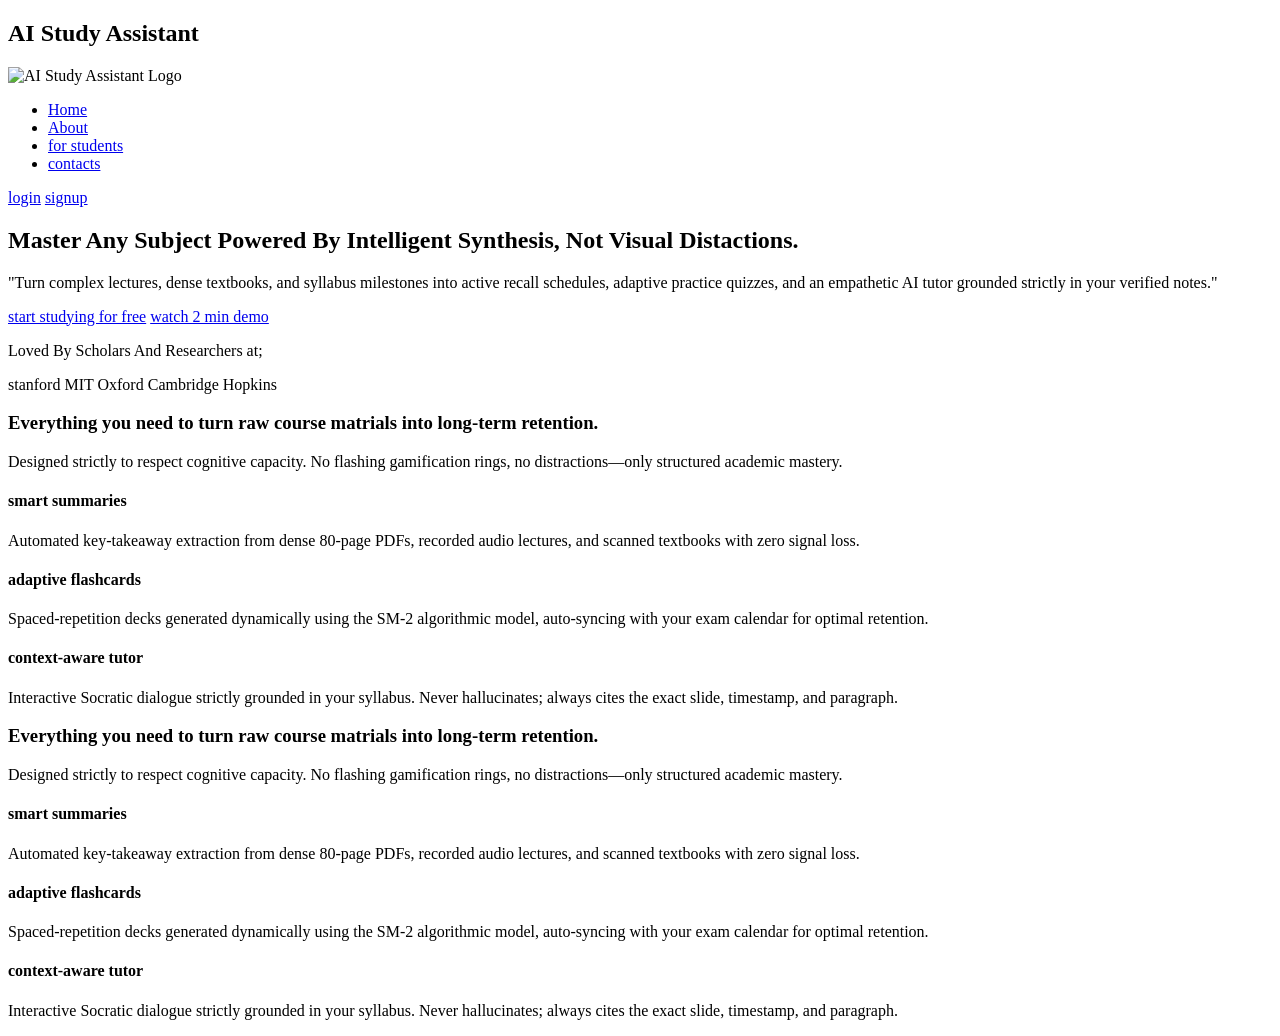
==== index.html @ d7bd1e91 "first commit" ====
<!doctype html>
<html lang="en">

<head>
    <meta charset="UTF-8">
    <meta name="viewport" content="width=device-width, initial-scale=1.0">
    <title>ai study assistant</title>
</head>

<body>
    <section>
        <header>
            <h1>AI Study Assistant</h1>
            <div class="logo">
                <img src="logo.png" alt="AI Study Assistant Logo">
            </div>
            <nav>
                <ul>
                    <li><a href="index.html">Home</a></li>
                    <li><a href="about.html">About</a></li>
                    <li><a href="contact.html">for students</a></li>
                    <li><a href="contact.html">contacts</a></li>
                </ul>
            </nav>

            <!-- action buttons -->
            <div class="top buttons">
                <a href="login.html">login</a>
                <a href="signup.html">signup</a>
            </div>
        </header>
    </section>

    <section class="content">
        <div class="main">
            <h2>Master Any Subject Powered By <span> Intelligent Synthesis,</span> Not Visual Distactions.</h2>
            <!--&nbsp; -->
            <p>"Turn complex lectures, dense textbooks, and syllabus milestones into active recall schedules, adaptive
                practice quizzes, and an empathetic AI tutor grounded strictly in your verified notes."</p>

            <!-- cta buttons -->
            <div class="cta buttons">
                <a href="login.html">start studying for free</a>
                <a href="signup.html">watch 2 min demo</a>
            </div>

            <section class="scholars">
                <div>
                    <p>Loved By Scholars And Researchers at;</p>
                    <div>
                        <span> stanford</span>
                        <span> MIT</span>
                        <span> Oxford</span>
                        <span> Cambridge</span>
                        <span> Hopkins</span>
                    </div>
                </div>
            </section>

            <section class="features">
                <div>
                    <h3>Everything you need to turn raw course matrials into long-term retention.</h3>
                    <!--&nbsp; -->
                    <p>Designed strictly to respect cognitive capacity. No flashing gamification rings, no
                        distractions—only structured academic mastery.</p>
                </div>
                <!--cards-->
                <div class="cards">
                    <div class="orange-card">
                        <div></div>
                        <h4>smart summaries</h4>
                        <p>Automated key-takeaway extraction from dense 80-page PDFs, recorded audio lectures, and
                            scanned textbooks with zero signal loss.</p>
                    </div>
                    <div class="blue-card">
                        <div></div>
                        <h4>adaptive flashcards</h4>
                        <p>Spaced-repetition decks generated dynamically using the SM-2 algorithmic model, auto-syncing
                            with your exam calendar for optimal retention.</p>
                    </div>
                    <div class="green-card">
                        <div></div>
                        <h4>context-aware tutor</h4>
                        <p>Interactive Socratic dialogue strictly grounded in your syllabus. Never hallucinates; always
                            cites the exact slide, timestamp, and paragraph.</p>
                    </div>
            </section>

            <section class="transform">
                <div>
                    <h3>Everything you need to turn raw course matrials into long-term retention.</h3>
                    <!--&nbsp; -->
                    <p>Designed strictly to respect cognitive capacity. No flashing gamification rings, no
                        distractions—only structured academic mastery.</p>
                </div>
                <!--cards-->
                <div class="cards">
                    <div class="card-one">
                        <h4>smart summaries</h4>
                        <p>Automated key-takeaway extraction from dense 80-page PDFs, recorded audio lectures, and scanned textbooks with zero signal loss.</p>
                        <div></div>
                    </div>
                    <div class="card-two">
                        <h4>adaptive flashcards</h4>
                        <p>Spaced-repetition decks generated dynamically using the SM-2 algorithmic model, auto-syncing with your exam calendar for optimal retention.</p>
                        <div></div>
                    </div>
                    <div class="card-three">
                        <h4>context-aware tutor</h4>
                        <p>Interactive Socratic dialogue strictly grounded in your syllabus. Never hallucinates; always cites the exact slide, timestamp, and paragraph.</p>
                        <div></div>
                    </div>
            </section>
        </div>
    </section>
</body>

</html>
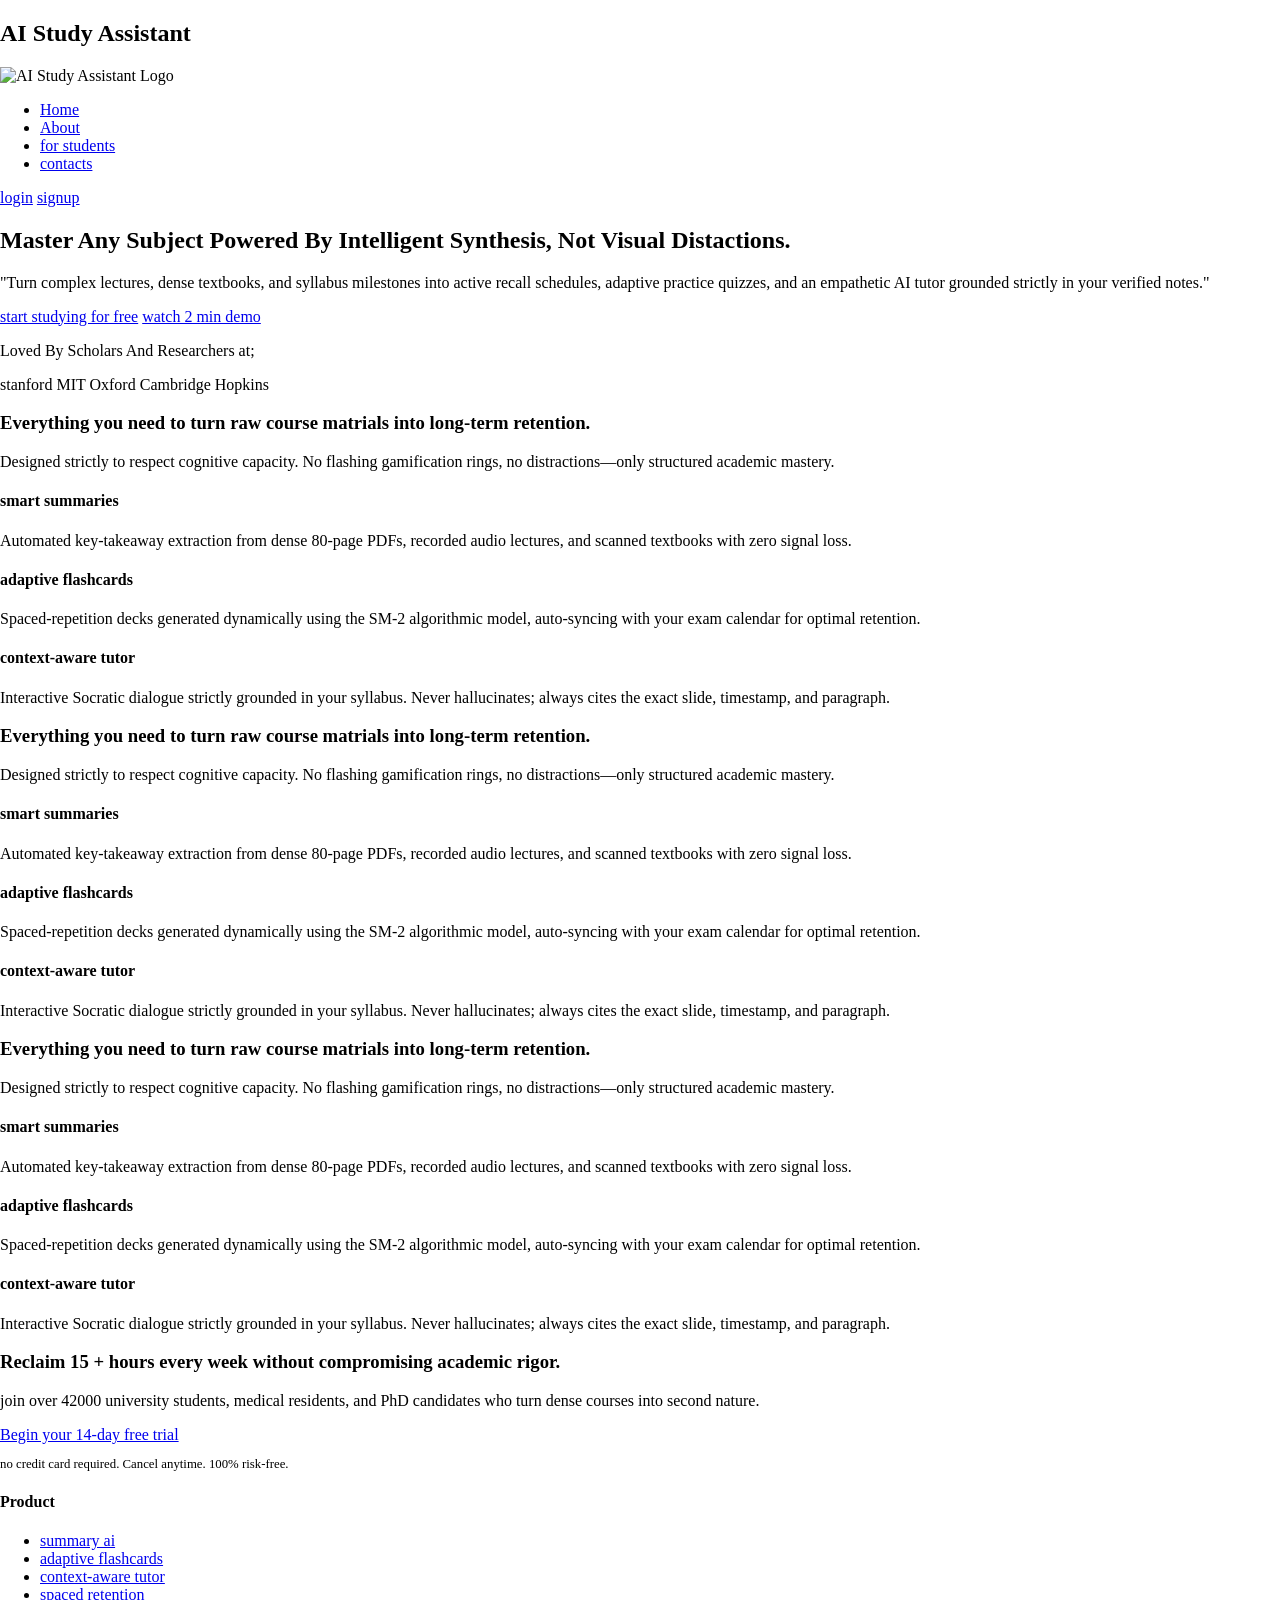
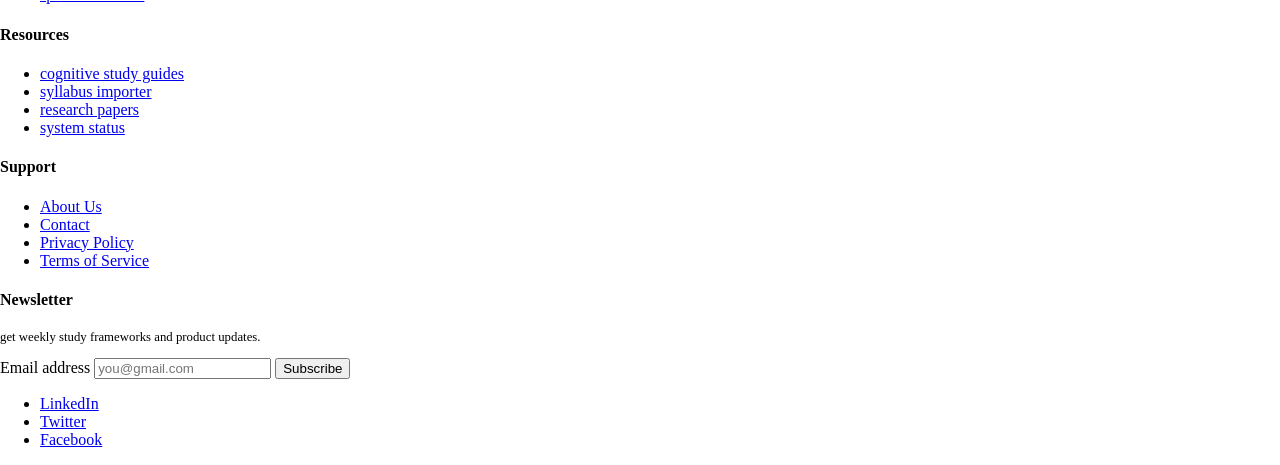
==== commit 7300d6e4: "hi" ====
--- a/index.html
+++ b/index.html
@@ -4,114 +4,313 @@
 <head>
     <meta charset="UTF-8">
     <meta name="viewport" content="width=device-width, initial-scale=1.0">
+    <head>
+        <!-- 1. Google Fonts HTML links -->
+        <link rel="preconnect" href="https://fonts.googleapis.com">
+        <link rel="preconnect" href="https://fonts.gstatic.com" crossorigin>
+        <link href="https://fonts.googleapis.com/css2?family=Plus+Jakarta+Sans:ital,wght@0,200..800;1,200..800&display=swap" rel="stylesheet">
+      
+        <!-- 2. CSS inside <style> tags -->
+        <style>
+          .plus-jakarta-sans-regular {
+            font-family: "Plus Jakarta Sans", sans-serif;
+            font-optical-sizing: auto;
+            font-weight: 400;
+            font-style: normal;
+          }
+    @layer base {
+      html, body { margin: 0; padding: 0; }
+      body { overscroll-behavior: none; }
+      main > :first-child { margin-top: 0 !important; }
+      main > :last-child { margin-bottom: 0 !important; }
+    }
+    ::-webkit-scrollbar { display: none; }
+        </style>
+      </head>
+      <script src="https://cdn.tailwindcss.com?plugins=forms,container-queries"></script>
+      <script id="tailwind-config">
+          tailwind.config = {
+            darkMode: "class",
+            theme: {
+              extend: {
+                colors: {
+                  "surface-container-highest": "#ede0db",
+                  "on-primary-fixed": "#390c00",
+                  "surface-bright": "#fff8f6",
+                  "on-tertiary-fixed": "#002112",
+                  "on-tertiary-fixed-variant": "#224f39",
+                  "primary-fixed": "#ffdbcf",
+                  "surface-container": "#f9ebe6",
+                  "on-secondary-fixed-variant": "#204489",
+                  "surface": "#fff8f6",
+                  "on-background": "#211a17",
+                  "secondary-container": "#93b2fe",
+                  "error": "#ba1a1a",
+                  "on-surface-variant": "#57423b",
+                  "tertiary-fixed-dim": "#a1d1b4",
+                  "surface-variant": "#ede0db",
+                  "inverse-surface": "#362f2c",
+                  "outline": "#8a726a",
+                  "tertiary": "#38654d",
+                  "tertiary-container": "#507e65",
+                  "surface-container-lowest": "#ffffff",
+                  "inverse-primary": "#ffb59c",
+                  "on-secondary-fixed": "#001945",
+                  "primary-container": "#bf542c",
+                  "primary-fixed-dim": "#ffb59c",
+                  "on-secondary": "#ffffff",
+                  "surface-container-low": "#fff1ec",
+                  "on-error": "#ffffff",
+                  "on-surface": "#211a17",
+                  "surface-dim": "#e5d7d2",
+                  "on-tertiary": "#ffffff",
+                  "secondary-fixed-dim": "#b0c6ff",
+                  "inverse-on-surface": "#fceee9",
+                  "surface-container-high": "#f3e5e0",
+                  "error-container": "#ffdad6",
+                  "on-tertiary-container": "#f6fff6",
+                  "on-primary": "#ffffff",
+                  "on-primary-fixed-variant": "#822801",
+                  "primary": "#9f3c16",
+                  "outline-variant": "#dec0b7",
+                  "secondary": "#3c5ca2",
+                  "surface-tint": "#a23e18",
+                  "tertiary-fixed": "#bceecf",
+                  "background": "#fff8f6",
+                  "on-error-container": "#93000a",
+                  "on-secondary-container": "#1f4287",
+                  "secondary-fixed": "#d9e2ff",
+                  "on-primary-container": "#fffbff"
+                },
+                fontFamily: {
+                  "body-sm": ["Plus Jakarta Sans"],
+                  "headline-sm": ["Newsreader"],
+                  "label-md": ["Plus Jakarta Sans"],
+                  "headline-md": ["Newsreader"],
+                  "headline-lg": ["Newsreader"],
+                  "headline-lg-mobile": ["Newsreader"],
+                  "body-lg": ["Plus Jakarta Sans"],
+                  "body-md": ["Plus Jakarta Sans"],
+                  "label-lg": ["Plus Jakarta Sans"],
+                  "label-sm": ["Plus Jakarta Sans"],
+                  "display-mobile": ["Newsreader"],
+                  "display": ["Newsreader"]
+                }
+              }
+            }
+          };
+        </script>
+
+
     <title>ai study assistant</title>
+    <style>
+        .cta-note {
+            font-size: 0.8rem;
+        }
+    </style>
 </head>
 
-<body>
-    <section>
-        <header>
-            <h1>AI Study Assistant</h1>
-            <div class="logo">
-                <img src="logo.png" alt="AI Study Assistant Logo">
-            </div>
-            <nav>
+<body class="bg-surface text-on-surface antialiased selection:bg-primary-fixed selection:text-primary">
+    <section class="body-container">
+        <div class="fixed top-4 right-0 left-0 z-50 flex justify-center px-4 pointer-events-none">
+            <header class="pointer-events-auto w-full max-w-5xl h-16 rounded-full bg-white/85 backdrop-blur-xl border border-outline-variant/60 shadow-[0_8px_32px_rgba(159,60,22,0.08),0_2px_8px_rgba(0,0,0,0.04)] px-4 sm:px-6 flex items-center justify-between transition-all">
+                <h1>AI Study Assistant</h1>
+                <div class="logo">
+                    <img src="logo.png" alt="AI Study Assistant Logo">
+                </div>
+                <nav>
+                    <ul>
+                        <li><a href="index.html">Home</a></li>
+                        <li><a href="about.html">About</a></li>
+                        <li><a href="contact.html">for students</a></li>
+                        <li><a href="contact.html">contacts</a></li>
+                    </ul>
+                </nav>
+
+                <!-- action buttons -->
+                <div class="top buttons">
+                    <a href="login.html">login</a>
+                    <a href="signup.html">signup</a>
+                </div>
+            </header>
+        </div>
+
+
+        <section class="content">
+            <div class="main">
+                <h2>Master Any Subject Powered By <span> Intelligent Synthesis,</span> Not Visual Distactions.</h2>
+                <!--&nbsp; -->
+                <p>"Turn complex lectures, dense textbooks, and syllabus milestones into active recall schedules,
+                    adaptive
+                    practice quizzes, and an empathetic AI tutor grounded strictly in your verified notes."</p>
+
+                <!-- cta buttons -->
+                <div class="cta buttons">
+                    <a href="login.html">start studying for free</a>
+                    <a href="signup.html">watch 2 min demo</a>
+                </div>
+
+        </section>
+
+        <section class="scholars">
+            <div>
+                <p>Loved By Scholars And Researchers at;</p>
+                <div>
+                    <span> stanford</span>
+                    <span> MIT</span>
+                    <span> Oxford</span>
+                    <span> Cambridge</span>
+                    <span> Hopkins</span>
+                </div>
+            </div>
+        </section>
+
+        <section class="features">
+            <div>
+                <h3>Everything you need to turn raw course matrials into long-term retention.</h3>
+                <!--&nbsp; -->
+                <p>Designed strictly to respect cognitive capacity. No flashing gamification rings, no
+                    distractions—only structured academic mastery.</p>
+            </div>
+            <!--cards-->
+            <div class="cards">
+                <div class="orange-card">
+                    <div></div>
+                    <h4>smart summaries</h4>
+                    <p>Automated key-takeaway extraction from dense 80-page PDFs, recorded audio lectures, and
+                        scanned textbooks with zero signal loss.</p>
+                </div>
+                <div class="blue-card">
+                    <div></div>
+                    <h4>adaptive flashcards</h4>
+                    <p>Spaced-repetition decks generated dynamically using the SM-2 algorithmic model, auto-syncing
+                        with your exam calendar for optimal retention.</p>
+                </div>
+                <div class="green-card">
+                    <div></div>
+                    <h4>context-aware tutor</h4>
+                    <p>Interactive Socratic dialogue strictly grounded in your syllabus. Never hallucinates; always
+                        cites the exact slide, timestamp, and paragraph.</p>
+                </div>
+        </section>
+
+        <section class="transform">
+            <div>
+                <h3>Everything you need to turn raw course matrials into long-term retention.</h3>
+                <!--&nbsp; -->
+                <p>Designed strictly to respect cognitive capacity. No flashing gamification rings, no
+                    distractions—only structured academic mastery.</p>
+            </div>
+            <!--cards-->
+            <div class="cards">
+                <div class="card-one">
+                    <h4>smart summaries</h4>
+                    <p>Automated key-takeaway extraction from dense 80-page PDFs, recorded audio lectures, and scanned
+                        textbooks with zero signal loss.</p>
+                    <div></div>
+                </div>
+                <div class="card-two">
+                    <h4>adaptive flashcards</h4>
+                    <p>Spaced-repetition decks generated dynamically using the SM-2 algorithmic model, auto-syncing with
+                        your exam calendar for optimal retention.</p>
+                    <div></div>
+                </div>
+                <div class="card-three">
+                    <h4>context-aware tutor</h4>
+                    <p>Interactive Socratic dialogue strictly grounded in your syllabus. Never hallucinates; always
+                        cites the exact slide, timestamp, and paragraph.</p>
+                    <div></div>
+                </div>
+        </section>
+        <section class="testimonial">
+            <div class="testimonial-content">
+                <h3>Everything you need to turn raw course matrials into long-term retention.</h3>
+                <!--&nbsp; -->
+                <p>Designed strictly to respect cognitive capacity. No flashing gamification rings, no
+                    distractions—only structured academic mastery.</p>
+            </div>
+            <!--cards-->
+            <div class="cards">
+                <div class="test-card one">
+                    <h4>smart summaries</h4>
+                    <p>Automated key-takeaway extraction from dense 80-page PDFs, recorded audio lectures, and scanned
+                        textbooks with zero signal loss.</p>
+
+                </div>
+                <div class="test-card two">
+                    <h4>adaptive flashcards</h4>
+                    <p>Spaced-repetition decks generated dynamically using the SM-2 algorithmic model, auto-syncing with
+                        your exam calendar for optimal retention.</p>
+
+                </div>
+                <div class="test-card three">
+                    <h4>context-aware tutor</h4>
+                    <p>Interactive Socratic dialogue strictly grounded in your syllabus. Never hallucinates; always
+                        cites the exact slide, timestamp, and paragraph.</p>
+
+                </div>
+        </section>
+
+        <section class="cta-banner">
+            <div class="cta-banner-content">
+                <h3>Reclaim 15 + hours every week without compromising academic rigor.</h3>
+
+                <p>join over 42000 university students, medical residents, and PhD candidates who turn dense courses
+                    into second nature.</p>
+            </div>
+
+            <div class="cta buttons">
+                <a href="#">Begin your 14-day free trial</a>
+            </div>
+            <p class="cta-note">
+                no credit card required. Cancel anytime. 100% risk-free.
+            </p>
+
+        </section>
+
+        <footer class="footer">
+            <div class="footer-content">
+                <h4>Product</h4>
                 <ul>
-                    <li><a href="index.html">Home</a></li>
-                    <li><a href="about.html">About</a></li>
-                    <li><a href="contact.html">for students</a></li>
-                    <li><a href="contact.html">contacts</a></li>
+                    <li><a href="#">summary ai</a></li>
+                    <li><a href="#">adaptive flashcards</a></li>
+                    <li><a href="#">context-aware tutor</a></li>
+                    <li><a href="#">spaced retention</a></li>
                 </ul>
-            </nav>
-
-            <!-- action buttons -->
-            <div class="top buttons">
-                <a href="login.html">login</a>
-                <a href="signup.html">signup</a>
-            </div>
-        </header>
-    </section>
-
-    <section class="content">
-        <div class="main">
-            <h2>Master Any Subject Powered By <span> Intelligent Synthesis,</span> Not Visual Distactions.</h2>
-            <!--&nbsp; -->
-            <p>"Turn complex lectures, dense textbooks, and syllabus milestones into active recall schedules, adaptive
-                practice quizzes, and an empathetic AI tutor grounded strictly in your verified notes."</p>
-
-            <!-- cta buttons -->
-            <div class="cta buttons">
-                <a href="login.html">start studying for free</a>
-                <a href="signup.html">watch 2 min demo</a>
-            </div>
-
-            <section class="scholars">
-                <div>
-                    <p>Loved By Scholars And Researchers at;</p>
-                    <div>
-                        <span> stanford</span>
-                        <span> MIT</span>
-                        <span> Oxford</span>
-                        <span> Cambridge</span>
-                        <span> Hopkins</span>
-                    </div>
-                </div>
-            </section>
-
-            <section class="features">
-                <div>
-                    <h3>Everything you need to turn raw course matrials into long-term retention.</h3>
-                    <!--&nbsp; -->
-                    <p>Designed strictly to respect cognitive capacity. No flashing gamification rings, no
-                        distractions—only structured academic mastery.</p>
-                </div>
-                <!--cards-->
-                <div class="cards">
-                    <div class="orange-card">
-                        <div></div>
-                        <h4>smart summaries</h4>
-                        <p>Automated key-takeaway extraction from dense 80-page PDFs, recorded audio lectures, and
-                            scanned textbooks with zero signal loss.</p>
-                    </div>
-                    <div class="blue-card">
-                        <div></div>
-                        <h4>adaptive flashcards</h4>
-                        <p>Spaced-repetition decks generated dynamically using the SM-2 algorithmic model, auto-syncing
-                            with your exam calendar for optimal retention.</p>
-                    </div>
-                    <div class="green-card">
-                        <div></div>
-                        <h4>context-aware tutor</h4>
-                        <p>Interactive Socratic dialogue strictly grounded in your syllabus. Never hallucinates; always
-                            cites the exact slide, timestamp, and paragraph.</p>
-                    </div>
-            </section>
-
-            <section class="transform">
-                <div>
-                    <h3>Everything you need to turn raw course matrials into long-term retention.</h3>
-                    <!--&nbsp; -->
-                    <p>Designed strictly to respect cognitive capacity. No flashing gamification rings, no
-                        distractions—only structured academic mastery.</p>
-                </div>
-                <!--cards-->
-                <div class="cards">
-                    <div class="card-one">
-                        <h4>smart summaries</h4>
-                        <p>Automated key-takeaway extraction from dense 80-page PDFs, recorded audio lectures, and scanned textbooks with zero signal loss.</p>
-                        <div></div>
-                    </div>
-                    <div class="card-two">
-                        <h4>adaptive flashcards</h4>
-                        <p>Spaced-repetition decks generated dynamically using the SM-2 algorithmic model, auto-syncing with your exam calendar for optimal retention.</p>
-                        <div></div>
-                    </div>
-                    <div class="card-three">
-                        <h4>context-aware tutor</h4>
-                        <p>Interactive Socratic dialogue strictly grounded in your syllabus. Never hallucinates; always cites the exact slide, timestamp, and paragraph.</p>
-                        <div></div>
-                    </div>
-            </section>
-        </div>
+            </div>
+            <div class="footer-content">
+                <h4>Resources</h4>
+                <ul>
+                    <li><a href="#">cognitive study guides</a></li>
+                    <li><a href="#">syllabus importer</a></li>
+                    <li><a href="#">research papers</a></li>
+                    <li><a href="#">system status</a></li>
+                </ul>
+            </div>
+            <div class="footer-content">
+                <h4>Support</h4>
+                <ul>
+                    <li><a href="about.html">About Us</a></li>
+                    <li><a href="contact.html">Contact</a></li>
+                    <li><a href="privacy.html">Privacy Policy</a></li>
+                    <li><a href="terms.html">Terms of Service</a></li>
+                </ul>
+            </div>
+            <div class="footer-content">
+                <h4>Newsletter</h4>
+                <p class ="cta-note">get weekly study frameworks and product updates.</p>
+                <form action="#" method="post">
+                    <label for="newsletter-email">Email address</label>
+                    <input type="email" id="newsletter-email" name="email" placeholder="you@gmail.com">
+                    <button type="submit">Subscribe</button>
+                </form>
+                <ul>
+                    <li><a href="https://www.linkedin.com/company/ai-study-assistant">LinkedIn</a></li>
+                    <li><a href="https://twitter.com/ai_study_assist">Twitter</a></li>
+                    <li><a href="https://www.facebook.com/ai.study.assistant">Facebook</a></li>
+                </ul>
+            </div>
+        </footer>
     </section>
 </body>
 
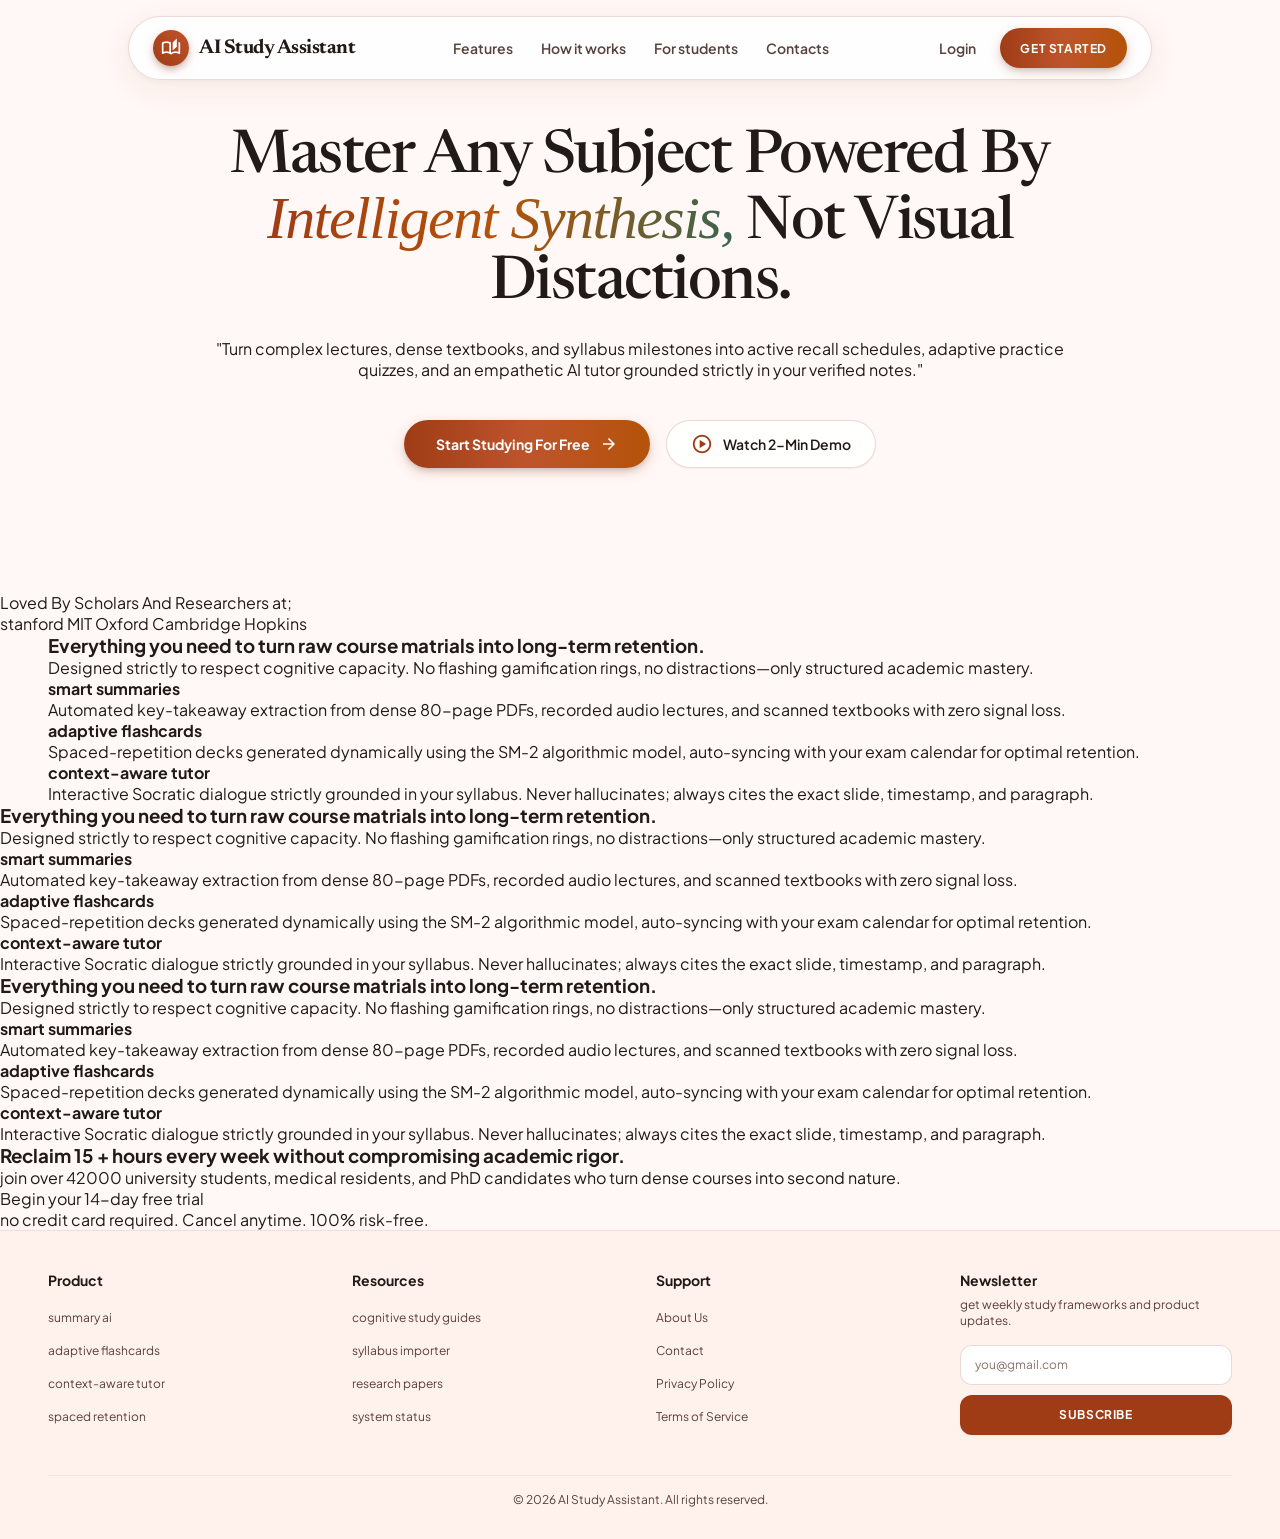
==== commit 6ad11ef8: "day something" ====
--- a/index.html
+++ b/index.html
@@ -4,151 +4,76 @@
 <head>
     <meta charset="UTF-8">
     <meta name="viewport" content="width=device-width, initial-scale=1.0">
-    <head>
-        <!-- 1. Google Fonts HTML links -->
-        <link rel="preconnect" href="https://fonts.googleapis.com">
-        <link rel="preconnect" href="https://fonts.gstatic.com" crossorigin>
-        <link href="https://fonts.googleapis.com/css2?family=Plus+Jakarta+Sans:ital,wght@0,200..800;1,200..800&display=swap" rel="stylesheet">
-      
-        <!-- 2. CSS inside <style> tags -->
-        <style>
-          .plus-jakarta-sans-regular {
-            font-family: "Plus Jakarta Sans", sans-serif;
-            font-optical-sizing: auto;
-            font-weight: 400;
-            font-style: normal;
-          }
-    @layer base {
-      html, body { margin: 0; padding: 0; }
-      body { overscroll-behavior: none; }
-      main > :first-child { margin-top: 0 !important; }
-      main > :last-child { margin-bottom: 0 !important; }
-    }
-    ::-webkit-scrollbar { display: none; }
-        </style>
-      </head>
-      <script src="https://cdn.tailwindcss.com?plugins=forms,container-queries"></script>
-      <script id="tailwind-config">
-          tailwind.config = {
-            darkMode: "class",
-            theme: {
-              extend: {
-                colors: {
-                  "surface-container-highest": "#ede0db",
-                  "on-primary-fixed": "#390c00",
-                  "surface-bright": "#fff8f6",
-                  "on-tertiary-fixed": "#002112",
-                  "on-tertiary-fixed-variant": "#224f39",
-                  "primary-fixed": "#ffdbcf",
-                  "surface-container": "#f9ebe6",
-                  "on-secondary-fixed-variant": "#204489",
-                  "surface": "#fff8f6",
-                  "on-background": "#211a17",
-                  "secondary-container": "#93b2fe",
-                  "error": "#ba1a1a",
-                  "on-surface-variant": "#57423b",
-                  "tertiary-fixed-dim": "#a1d1b4",
-                  "surface-variant": "#ede0db",
-                  "inverse-surface": "#362f2c",
-                  "outline": "#8a726a",
-                  "tertiary": "#38654d",
-                  "tertiary-container": "#507e65",
-                  "surface-container-lowest": "#ffffff",
-                  "inverse-primary": "#ffb59c",
-                  "on-secondary-fixed": "#001945",
-                  "primary-container": "#bf542c",
-                  "primary-fixed-dim": "#ffb59c",
-                  "on-secondary": "#ffffff",
-                  "surface-container-low": "#fff1ec",
-                  "on-error": "#ffffff",
-                  "on-surface": "#211a17",
-                  "surface-dim": "#e5d7d2",
-                  "on-tertiary": "#ffffff",
-                  "secondary-fixed-dim": "#b0c6ff",
-                  "inverse-on-surface": "#fceee9",
-                  "surface-container-high": "#f3e5e0",
-                  "error-container": "#ffdad6",
-                  "on-tertiary-container": "#f6fff6",
-                  "on-primary": "#ffffff",
-                  "on-primary-fixed-variant": "#822801",
-                  "primary": "#9f3c16",
-                  "outline-variant": "#dec0b7",
-                  "secondary": "#3c5ca2",
-                  "surface-tint": "#a23e18",
-                  "tertiary-fixed": "#bceecf",
-                  "background": "#fff8f6",
-                  "on-error-container": "#93000a",
-                  "on-secondary-container": "#1f4287",
-                  "secondary-fixed": "#d9e2ff",
-                  "on-primary-container": "#fffbff"
-                },
-                fontFamily: {
-                  "body-sm": ["Plus Jakarta Sans"],
-                  "headline-sm": ["Newsreader"],
-                  "label-md": ["Plus Jakarta Sans"],
-                  "headline-md": ["Newsreader"],
-                  "headline-lg": ["Newsreader"],
-                  "headline-lg-mobile": ["Newsreader"],
-                  "body-lg": ["Plus Jakarta Sans"],
-                  "body-md": ["Plus Jakarta Sans"],
-                  "label-lg": ["Plus Jakarta Sans"],
-                  "label-sm": ["Plus Jakarta Sans"],
-                  "display-mobile": ["Newsreader"],
-                  "display": ["Newsreader"]
-                }
-              }
-            }
-          };
-        </script>
-
-
-    <title>ai study assistant</title>
-    <style>
-        .cta-note {
-            font-size: 0.8rem;
-        }
-    </style>
+
+    <title>AI Study Assistant</title>
+    <link rel="preconnect" href="https://fonts.gstatic.com" crossorigin>
+    <link
+        href="https://fonts.googleapis.com/css2?family=Newsreader:ital,opsz,wght@0,6..72,400..600;1,6..72,400..600&family=Plus+Jakarta+Sans:wght@400;500;600;700&display=swap"
+        rel="stylesheet">
+    <link
+        href="https://fonts.googleapis.com/css2?family=Material+Symbols+Outlined:opsz,wght,FILL,GRAD@24,400,0,0&display=swap"
+        rel="stylesheet">
+
+    <link rel="stylesheet" href="styles.css">
+
 </head>
 
-<body class="bg-surface text-on-surface antialiased selection:bg-primary-fixed selection:text-primary">
-    <section class="body-container">
-        <div class="fixed top-4 right-0 left-0 z-50 flex justify-center px-4 pointer-events-none">
-            <header class="pointer-events-auto w-full max-w-5xl h-16 rounded-full bg-white/85 backdrop-blur-xl border border-outline-variant/60 shadow-[0_8px_32px_rgba(159,60,22,0.08),0_2px_8px_rgba(0,0,0,0.04)] px-4 sm:px-6 flex items-center justify-between transition-all">
-                <h1>AI Study Assistant</h1>
-                <div class="logo">
-                    <img src="logo.png" alt="AI Study Assistant Logo">
-                </div>
-                <nav>
-                    <ul>
-                        <li><a href="index.html">Home</a></li>
-                        <li><a href="about.html">About</a></li>
-                        <li><a href="contact.html">for students</a></li>
-                        <li><a href="contact.html">contacts</a></li>
-                    </ul>
-                </nav>
-
-                <!-- action buttons -->
-                <div class="top buttons">
-                    <a href="login.html">login</a>
-                    <a href="signup.html">signup</a>
-                </div>
-            </header>
-        </div>
-
-
-        <section class="content">
-            <div class="main">
-                <h2>Master Any Subject Powered By <span> Intelligent Synthesis,</span> Not Visual Distactions.</h2>
+<body>
+    <div class="topbar-wrap">
+        <header class="topbar">
+            <a class="brand" href="#">
+                <span class="brand-mark">
+                    <span class="material-symbols-outlined">auto_stories</span>
+                </span>
+                <span class="brand-name">AI Study Assistant</span>
+            </a>
+            <nav class="nav-links">
+
+                <a class="nav-link" href="#">Features</a>
+                <a class="nav-link" href="#">How it works</a>
+                <a class="nav-link" href="#">For students</a>
+                <a class="nav-link" href="#">Contacts</a>
+
+            </nav>
+
+            <!-- action buttons -->
+            <div class="topbar-actions">
+                <a class="link-login" href="#">Login</a>
+                <a class="btn btn-gradient btn-sm" href="#">Get Started</a>
+            </div>
+        </header>
+    </div>
+
+    <main class="page">
+        <section class="hero">
+
+            <div class="glow glow-top"></div>
+            <div class="glow glow-left"></div>
+            <div class="glow glow-right"></div>
+
+            <div class="hero-copy">
+                <h1 class="hero-title">Master Any Subject Powered By <span class="hero-accent"> Intelligent
+                        Synthesis,</span> Not Visual Distactions.</h1>
                 <!--&nbsp; -->
                 <p>"Turn complex lectures, dense textbooks, and syllabus milestones into active recall schedules,
                     adaptive
                     practice quizzes, and an empathetic AI tutor grounded strictly in your verified notes."</p>
-
-                <!-- cta buttons -->
-                <div class="cta buttons">
-                    <a href="login.html">start studying for free</a>
-                    <a href="signup.html">watch 2 min demo</a>
-                </div>
+            </div>
+
+            <!-- cta buttons -->
+            <div class="cta-row">
+                <a class="btn btn-gradient btn-lg" href="#">
+                    <span>Start Studying For Free</span>
+                    <span class="material-symbols-outlined icon-18">arrow_forward</span>
+                </a>
+                <button class="btn btn-outline btn-lg" type="button">
+                    <span class="material-symbols-outlined icon-22 text-primary">play_circle</span>
+                    <span>Watch 2-Min Demo</span>
+                </button>
+            </div>
+
+
+            </div>
 
         </section>
 
@@ -267,51 +192,61 @@
             </p>
 
         </section>
-
-        <footer class="footer">
-            <div class="footer-content">
-                <h4>Product</h4>
-                <ul>
-                    <li><a href="#">summary ai</a></li>
-                    <li><a href="#">adaptive flashcards</a></li>
-                    <li><a href="#">context-aware tutor</a></li>
-                    <li><a href="#">spaced retention</a></li>
-                </ul>
-            </div>
-            <div class="footer-content">
-                <h4>Resources</h4>
-                <ul>
-                    <li><a href="#">cognitive study guides</a></li>
-                    <li><a href="#">syllabus importer</a></li>
-                    <li><a href="#">research papers</a></li>
-                    <li><a href="#">system status</a></li>
-                </ul>
-            </div>
-            <div class="footer-content">
-                <h4>Support</h4>
-                <ul>
-                    <li><a href="about.html">About Us</a></li>
-                    <li><a href="contact.html">Contact</a></li>
-                    <li><a href="privacy.html">Privacy Policy</a></li>
-                    <li><a href="terms.html">Terms of Service</a></li>
-                </ul>
-            </div>
-            <div class="footer-content">
-                <h4>Newsletter</h4>
-                <p class ="cta-note">get weekly study frameworks and product updates.</p>
-                <form action="#" method="post">
-                    <label for="newsletter-email">Email address</label>
-                    <input type="email" id="newsletter-email" name="email" placeholder="you@gmail.com">
-                    <button type="submit">Subscribe</button>
-                </form>
-                <ul>
-                    <li><a href="https://www.linkedin.com/company/ai-study-assistant">LinkedIn</a></li>
-                    <li><a href="https://twitter.com/ai_study_assist">Twitter</a></li>
-                    <li><a href="https://www.facebook.com/ai.study.assistant">Facebook</a></li>
-                </ul>
-            </div>
-        </footer>
-    </section>
+    </main>
+
+    <footer class="footer">
+        <div class="container">
+            <div class="footer-grid">
+
+                <div class="footer-content">
+                    <h4 class="footer-heading">Product</h4>
+                    <ul class="footer-list">
+                        <li><a href="#">summary ai</a></li>
+                        <li><a href="#">adaptive flashcards</a></li>
+                        <li><a href="#">context-aware tutor</a></li>
+                        <li><a href="#">spaced retention</a></li>
+                    </ul>
+                </div>
+
+                <div class="footer-content">
+                    <h4 class="footer-heading">Resources</h4>
+                    <ul class="footer-list">
+                        <li><a href="#">cognitive study guides</a></li>
+                        <li><a href="#">syllabus importer</a></li>
+                        <li><a href="#">research papers</a></li>
+                        <li><a href="#">system status</a></li>
+                    </ul>
+                </div>
+
+                <div class="footer-content">
+                    <h4 class="footer-heading">Support</h4>
+                    <ul class="footer-list">
+                        <li><a href="about.html">About Us</a></li>
+                        <li><a href="contact.html">Contact</a></li>
+                        <li><a href="privacy.html">Privacy Policy</a></li>
+                        <li><a href="terms.html">Terms of Service</a></li>
+                    </ul>
+                </div>
+
+                <div class="footer-content">
+                    <h4 class="footer-heading footer-heading-tight">Newsletter</h4>
+                    <p class="footer-note">get weekly study frameworks and product updates.</p>
+                    <form class="signup" action="#" method="post">
+                        <label class="visually-hidden" for="signup-email">Email address</label>
+                        <input class="signup-input" type="email" id="signup-email" name="email"
+                            placeholder="you@gmail.com">
+                        <button class="signup-btn" type="submit">Subscribe</button>
+                    </form>
+
+                </div>
+            </div>
+
+            <div class="footer-base">
+                <p>&copy; 2026 AI Study Assistant. All rights reserved.</p>
+            </div>
+            
+        </div>
+    </footer>
 </body>
 
 </html>
--- a/styles.css
+++ b/styles.css
@@ -0,0 +1,1004 @@
+:root {
+  /* --- Brand palette --- */
+  --primary: #9f3c16;
+  --primary-container: #bf542c;
+  --primary-fixed: #ffdbcf;
+  --on-primary: #ffffff;
+  --secondary: #3c5ca2;
+  --tertiary: #38654d;
+
+  /* --- Surfaces --- */
+  --surface: #fff8f6;
+  --surface-lowest: #ffffff;
+  --surface-low: #fff1ec;
+  --surface-container: #f9ebe6;
+  --surface-high: #f3e5e0;
+  --surface-highest: #ede0db;
+  --surface-variant: #ede0db;
+
+  /* --- Text --- */
+  --on-surface: #211a17;
+  --on-surface-variant: #57423b;
+  --outline: #8a726a;
+  --outline-variant: #dec0b7;
+
+  /* --- Accent colours borrowed for the coloured cards --- */
+  --amber-50: #fffbeb;
+  --amber-100: #fef3c7;
+  --amber-200: #fde68a;
+  --amber-300: #fcd34d;
+  --amber-400: #fbbf24;
+  --amber-500: #f59e0b;
+  --amber-600: #d97706;
+  --amber-700: #b45309;
+  --amber-800: #92400e;
+  --amber-900: #78350f;
+  --amber-950: #451a03;
+
+  --orange-50: #fff7ed;
+  --orange-100: #ffedd5;
+  --orange-200: #fed7aa;
+  --orange-700: #c2410c;
+  --orange-800: #9a3412;
+  --orange-950: #431407;
+
+  --rose-100: #ffe4e6;
+  --rose-300: #fda4af;
+  --rose-400: #fb7185;
+  --rose-500: #f43f5e;
+  --rose-800: #9f1239;
+  --rose-900: #881337;
+
+  --sky-50: #f0f9ff;
+  --sky-100: #e0f2fe;
+  --sky-200: #bae6fd;
+  --sky-300: #7dd3fc;
+  --sky-600: #0284c7;
+  --sky-800: #075985;
+  --sky-900: #0c4a6e;
+  --sky-950: #082f49;
+
+  --emerald-50: #ecfdf5;
+  --emerald-100: #d1fae5;
+  --emerald-200: #a7f3d0;
+  --emerald-300: #6ee7b7;
+  --emerald-400: #34d399;
+  --emerald-600: #059669;
+  --emerald-700: #047857;
+  --emerald-800: #065f46;
+  --emerald-900: #064e3b;
+  --emerald-950: #022c22;
+
+  --indigo-50: #eef2ff;
+  --indigo-100: #e0e7ff;
+  --indigo-200: #c7d2fe;
+  --indigo-300: #a5b4fc;
+  --indigo-600: #4f46e5;
+  --violet-500: #8b5cf6;
+
+  --teal-50: #f0fdfa;
+  --teal-100: #ccfbf1;
+  --teal-200: #99f6e4;
+  --teal-300: #5eead4;
+  --teal-600: #0d9488;
+  --teal-900: #134e4a;
+
+  --yellow-200: #fef08a;
+  --stone-900: #1c1917;
+
+  /* --- Typefaces --- */
+  --font-serif: 'Newsreader', Georgia, 'Times New Roman', serif;
+  --font-sans: 'Plus Jakarta Sans', -apple-system, 'Segoe UI', Roboto, sans-serif;
+
+  /* --- Shadows, named by how strong they are --- */
+  --shadow-xs: 0 1px 2px 0 rgba(0, 0, 0, .05);
+  --shadow-sm: 0 1px 3px 0 rgba(0, 0, 0, .1), 0 1px 2px -1px rgba(0, 0, 0, .1);
+  --shadow-md: 0 4px 6px -1px rgba(0, 0, 0, .1), 0 2px 4px -2px rgba(0, 0, 0, .1);
+  --shadow-lg: 0 10px 15px -3px rgba(0, 0, 0, .1), 0 4px 6px -4px rgba(0, 0, 0, .1);
+  --shadow-xl: 0 20px 25px -5px rgba(0, 0, 0, .1), 0 8px 10px -6px rgba(0, 0, 0, .1);
+  --shadow-2xl: 0 25px 50px -12px rgba(0, 0, 0, .25);
+}
+
+
+*,
+*::before,
+*::after {
+  box-sizing: border-box;
+}
+
+html,
+body {
+  margin: 0;
+  padding: 0;
+}
+
+body {
+  background: var(--surface);
+  color: var(--on-surface);
+  font-family: var(--font-sans);
+  -webkit-font-smoothing: antialiased;
+  overscroll-behavior: none;
+}
+
+::selection {
+  background: var(--primary-fixed);
+  color: var(--primary);
+}
+
+::-webkit-scrollbar {
+  display: none;
+}
+
+h1,
+h2,
+h3,
+h4,
+p,
+figure,
+blockquote {
+  margin: 0;
+}
+
+ul {
+  margin: 0;
+  padding: 0;
+  list-style: none;
+}
+
+a {
+  text-decoration: none;
+  color: inherit;
+}
+
+img,
+svg {
+  display: block;
+  max-width: 100%;
+}
+
+button,
+input {
+  font: inherit;
+}
+
+/* Hidden from the screen but still read aloud by a screen reader. */
+.visually-hidden {
+  position: absolute;
+  width: 1px;
+  height: 1px;
+  padding: 0;
+  margin: -1px;
+  overflow: hidden;
+  clip: rect(0 0 0 0);
+  white-space: nowrap;
+  border: 0;
+}
+
+/* Hidden from the screen but still read aloud by a screen reader. */
+.visually-hidden {
+  position: absolute;
+  width: 1px;
+  height: 1px;
+  padding: 0;
+  margin: -1px;
+  overflow: hidden;
+  clip: rect(0 0 0 0);
+  white-space: nowrap;
+  border: 0;
+}
+
+.container {
+  width: 100%;
+  max-width: 80rem;
+  /* 1280px */
+  margin-inline: auto;
+  padding-inline: 1.5rem;
+}
+
+.page {
+  width: 100%;
+  padding-top: 6rem;
+  background: var(--surface);
+  position: relative;
+  overflow: hidden;
+}
+
+
+.material-symbols-outlined {
+  font-family: 'Material Symbols Outlined';
+  font-weight: normal;
+  font-style: normal;
+  line-height: 1;
+  letter-spacing: normal;
+  text-transform: none;
+  display: inline-block;
+  white-space: nowrap;
+  word-wrap: normal;
+  direction: ltr;
+  font-feature-settings: 'liga';
+  -webkit-font-feature-settings: 'liga';
+  -webkit-font-smoothing: antialiased;
+  font-variation-settings: 'FILL' 0, 'wght' 400, 'GRAD' 0, 'opsz' 24;
+}
+
+.icon-filled {
+  font-variation-settings: 'FILL' 1;
+}
+
+.icon-13 {
+  font-size: 13px;
+}
+
+.icon-16 {
+  font-size: 16px;
+}
+
+.icon-17 {
+  font-size: 17px;
+}
+
+.icon-18 {
+  font-size: 18px;
+}
+
+.icon-19 {
+  font-size: 19px;
+}
+
+.icon-20 {
+  font-size: 20px;
+}
+
+.icon-22 {
+  font-size: 22px;
+}
+
+
+.text-primary {
+  color: var(--primary);
+}
+
+.text-secondary {
+  color: var(--secondary);
+}
+
+.text-tertiary {
+  color: var(--tertiary);
+}
+
+.text-amber-500 {
+  color: var(--amber-500);
+}
+
+.text-amber-600 {
+  color: var(--amber-600);
+}
+
+.text-emerald-600 {
+  color: var(--emerald-600);
+}
+
+.text-emerald-800 {
+  color: var(--emerald-800);
+}
+
+.text-rose-500 {
+  color: var(--rose-500);
+}
+
+.text-sky-600 {
+  color: var(--sky-600);
+}
+
+.btn {
+  display: inline-flex;
+  align-items: center;
+  justify-content: center;
+  gap: .625rem;
+  border: 0;
+  border-radius: 9999px;
+  font-family: var(--font-sans);
+  font-weight: 700;
+  cursor: pointer;
+  transition: all .2s ease;
+  white-space: nowrap;
+}
+
+.btn-sm {
+  height: 2.5rem;
+  padding-inline: 1.25rem;
+  font-size: .75rem;
+  text-transform: uppercase;
+  letter-spacing: .05em;
+}
+
+.btn-lg {
+  height: 3rem;
+  padding-inline: 2rem;
+  font-size: .875rem;
+}
+
+.btn-block {
+  width: 100%;
+  height: 3rem;
+  font-size: .875rem;
+}
+
+.btn-gradient {
+  background-image: linear-gradient(to right, var(--primary), var(--primary-container), var(--amber-700));
+  color: var(--on-primary);
+  box-shadow: var(--shadow-md), 0 4px 14px rgba(159, 60, 22, .2);
+}
+
+.btn-gradient:hover {
+  opacity: .95;
+  box-shadow: var(--shadow-lg), 0 8px 22px rgba(159, 60, 22, .25);
+}
+
+.btn-sm.btn-gradient:hover {
+  transform: scale(1.02);
+}
+
+.btn-sm.btn-gradient:active {
+  transform: scale(.98);
+}
+
+.btn-outline {
+  background: rgba(255, 255, 255, .9);
+  color: var(--on-surface);
+  border: 1px solid rgba(222, 192, 183, .6);
+  font-weight: 600;
+  padding-inline: 1.5rem;
+  box-shadow: var(--shadow-xs);
+}
+
+.btn-outline:hover {
+  background: var(--surface-high);
+}
+
+.btn-quiet {
+  background: var(--surface-high);
+  color: var(--on-surface);
+  box-shadow: var(--shadow-xs);
+}
+
+.btn-quiet:hover {
+  background: var(--surface-variant);
+}
+
+.btn-white {
+  background: #fff;
+  color: var(--primary);
+  box-shadow: var(--shadow-xl);
+}
+
+.btn-white:hover {
+  background: var(--amber-50);
+  box-shadow: var(--shadow-2xl);
+}
+
+/* --- Section headings, shared by several sections ------------------------- */
+.eyebrow {
+  display: inline-block;
+  font-size: .75rem;
+  font-weight: 700;
+  text-transform: uppercase;
+  letter-spacing: .1em;
+  color: var(--primary);
+  background: var(--primary-fixed);
+  border: 1px solid var(--orange-200);
+  border-radius: 9999px;
+  padding: .375rem .75rem;
+  margin-bottom: .75rem;
+}
+
+.section-title {
+  font-family: var(--font-serif);
+  font-size: 1.875rem;
+  font-weight: 600;
+  line-height: 1.2;
+  color: var(--on-surface);
+  margin-top: .25rem;
+  margin-bottom: 1rem;
+}
+
+.section-lead {
+  font-size: 1rem;
+  line-height: 1.5;
+  color: var(--on-surface-variant);
+}
+
+.section-head {
+  max-width: 48rem;
+  margin-bottom: 4rem;
+}
+
+.section-head-center {
+  max-width: 42rem;
+  margin-inline: auto;
+  text-align: center;
+}
+
+/* ============================================================================
+   4. Topbar navigation
+   ----------------------------------------------------------------------------
+   position: fixed keeps it on screen while the page scrolls. The wrapper is
+   what centres it; the header itself is the visible pill.
+
+   pointer-events on the wrapper is set to none so the invisible strip either
+   side of the pill does not block clicks on the page beneath it.
+   ========================================================================== */
+
+.topbar-wrap {
+  position: fixed;
+  top: 1rem;
+  left: 0;
+  right: 0;
+  z-index: 50;
+  display: flex;
+  justify-content: center;
+  padding-inline: 1rem;
+  pointer-events: none;
+}
+
+.topbar {
+  pointer-events: auto;
+  width: 100%;
+  max-width: 64rem;
+  height: 4rem;
+  display: flex;
+  align-items: center;
+  justify-content: space-between;
+  padding-inline: 1rem;
+  border-radius: 9999px;
+  background: rgba(255, 255, 255, .85);
+  backdrop-filter: blur(24px);
+  -webkit-backdrop-filter: blur(24px);
+  border: 1px solid rgba(222, 192, 183, .6);
+  box-shadow: 0 8px 32px rgba(159, 60, 22, .08), 0 2px 8px rgba(0, 0, 0, .04);
+}
+
+.brand {
+  display: flex;
+  align-items: center;
+  gap: .625rem;
+}
+
+.brand-mark {
+  width: 2.25rem;
+  height: 2.25rem;
+  border-radius: 9999px;
+  background-image: linear-gradient(to top right, var(--primary), var(--primary-container));
+  color: #fff;
+  display: flex;
+  align-items: center;
+  justify-content: center;
+  box-shadow: var(--shadow-md), 0 4px 10px rgba(159, 60, 22, .25);
+}
+
+.brand-mark .material-symbols-outlined {
+  font-size: 1.25rem;
+}
+
+.brand-name {
+  font-family: var(--font-serif);
+  font-size: 1.25rem;
+  font-weight: 700;
+  letter-spacing: -.025em;
+  color: var(--on-surface);
+}
+
+.nav-links {
+  display: inline-flex;
+  align-items: center;
+  gap: 1.75rem;
+}
+
+.nav-link {
+  font-size: .875rem;
+  font-weight: 600;
+  color: var(--on-surface-variant);
+  transition: color .2s;
+}
+
+.nav-link:hover {
+  color: var(--primary);
+}
+
+.topbar-actions {
+  display: flex;
+  align-items: center;
+  gap: .75rem;
+}
+
+.link-login {
+  display: inline-block;
+  font-size: .875rem;
+  font-weight: 600;
+  color: var(--on-surface-variant);
+  padding: .375rem .75rem;
+  transition: color .2s;
+}
+
+.link-login:hover {
+  color: var(--primary);
+}
+
+.hero {
+  position: relative;
+  width: 100%;
+  max-width: 80rem;
+  margin-inline: auto;
+  padding: 2rem 1.5rem 6rem;
+}
+
+.glow {
+  position: absolute;
+  z-index: -10;
+  border-radius: 9999px;
+  filter: blur(64px);
+  pointer-events: none;
+}
+
+.glow-top {
+  top: -3rem;
+  left: 50%;
+  transform: translateX(-50%);
+  width: 720px;
+  height: 480px;
+  background-image: linear-gradient(to bottom right,
+      rgba(253, 230, 138, .45), rgba(253, 164, 175, .40), rgba(186, 230, 253, .35));
+}
+
+.glow-left {
+  top: 33%;
+  left: -5rem;
+  width: 24rem;
+  height: 24rem;
+  background: rgba(255, 219, 207, .5);
+}
+
+.glow-right {
+  top: 50%;
+  right: -5rem;
+  width: 24rem;
+  height: 24rem;
+  background: rgba(217, 226, 255, .5);
+}
+
+/* --- Headline and lead ---------------------------------------------------- */
+.hero-copy {
+  max-width: 56rem;
+  margin-inline: auto;
+  text-align: center;
+  margin-bottom: 2.5rem;
+}
+
+.hero-title {
+  font-family: var(--font-serif);
+  font-size: 2.25rem;
+  font-weight: 500;
+  /* 1, not 1.15. The original markup asks for 1.15 but the browser ends up
+     rendering these lines at exactly the font size, and matching what is on
+     screen matters more than matching what the class name says. */
+  line-height: 1;
+  letter-spacing: -.025em;
+  color: var(--on-surface);
+  margin-bottom: 1.5rem;
+}
+
+/* The tinted words: a gradient painted onto the text itself.
+   Note the different serif. The headline is Newsreader, but these few words
+   fall back to the system serif stack, which is a touch narrower. That is
+   what the original does, and copying it keeps the line breaks identical. */
+.hero-accent {
+  font-family: ui-serif, Georgia, Cambria, 'Times New Roman', Times, serif;
+  font-style: italic;
+  font-weight: 500;
+  background-image: linear-gradient(to right, var(--primary), var(--amber-700), var(--tertiary));
+  -webkit-background-clip: text;
+  background-clip: text;
+  color: transparent;
+}
+
+.hero-lead {
+  font-size: 1.125rem;
+  line-height: 1.625;
+  color: var(--on-surface-variant);
+  max-width: 48rem;
+  margin-inline: auto;
+}
+
+/* --- Call to action and social proof -------------------------------------- */
+.cta-row {
+  display: flex;
+  flex-direction: column;
+  align-items: center;
+  justify-content: center;
+  gap: 1rem;
+  margin-bottom: 1.75rem;
+}
+
+.cta-row .btn {
+  width: 15rem;
+}
+
+.proof-row {
+  display: flex;
+  flex-wrap: wrap;
+  align-items: center;
+  justify-content: center;
+  column-gap: 1.5rem;
+  row-gap: .5rem;
+  font-size: .75rem;
+  color: var(--on-surface-variant);
+  margin-bottom: 3.5rem;
+}
+
+.proof-item {
+  display: flex;
+  align-items: center;
+  gap: .375rem;
+  font-weight: 500;
+}
+
+.proof-sep {
+  display: none;
+  color: var(--outline-variant);
+}
+
+/* -------------------------------------------------  FOOTER  ----------------------------------- */
+
+.footer {
+  width: 100%;
+  background: var(--surface-low);
+  border-top: 1px solid rgba(222, 192, 183, .4);
+}
+
+.footer .container {
+  padding-top: 4rem;
+  padding-bottom: 3rem;
+}
+
+.footer-grid {
+  display: grid;
+  grid-template-columns: 1fr;
+  gap: 2.5rem;
+  margin-bottom: 2rem;
+}
+
+.footer-heading {
+  font-size: .875rem;
+  font-weight: 700;
+  color: var(--on-surface);
+  margin-bottom: 1rem;
+}
+
+.footer-heading-tight {
+  margin-bottom: .5rem;
+}
+
+.footer-list {
+  display: flex;
+  flex-direction: column;
+  gap: .75rem;
+}
+
+.footer-list a {
+  font-size: .75rem;
+  color: var(--on-surface-variant);
+  transition: color .2s;
+}
+
+.footer-list a:hover {
+  color: var(--primary);
+}
+
+.footer-note {
+  font-size: .75rem;
+  line-height: 1.3333;
+  color: var(--on-surface-variant);
+  margin-bottom: 1rem;
+}
+
+.signup {
+  display: flex;
+  flex-direction: column;
+  gap: .625rem;
+}
+
+.signup-input {
+  width: 100%;
+  height: 2.5rem;
+  padding-inline: .875rem;
+  border-radius: .75rem;
+  background: var(--surface-lowest);
+  color: var(--on-surface);
+  border: 1px solid rgba(222, 192, 183, .6);
+  font-size: .75rem;
+}
+
+.signup-input::placeholder {
+  color: var(--outline);
+}
+
+.signup-input:focus {
+  outline: none;
+  border-color: var(--primary);
+}
+
+.signup-btn {
+  width: 100%;
+  height: 2.5rem;
+  padding-inline: 1rem;
+  border: 0;
+  border-radius: .75rem;
+  cursor: pointer;
+  background: var(--primary);
+  color: #fff;
+  font-size: .75rem;
+  font-weight: 700;
+  text-transform: uppercase;
+  letter-spacing: .05em;
+  box-shadow: var(--shadow-xs);
+  transition: background .2s;
+}
+
+.signup-btn:hover {
+  background: var(--primary-container);
+}
+
+
+/* -------------------------------------------------  FOOTER  ----------------------------------- */
+
+.footer {
+  width: 100%;
+  background: var(--surface-low);
+  border-top: 1px solid rgba(222, 192, 183, .4);
+}
+
+.footer .container {
+  padding-top: 2.5rem;
+  padding-bottom: 2rem;
+}
+
+.footer-grid {
+  display: grid;
+  grid-template-columns: 1fr;
+  gap: 2.5rem;
+  margin-bottom: 2.5rem;
+}
+
+.footer-heading {
+  font-size: .875rem;
+  font-weight: 700;
+  color: var(--on-surface);
+  margin-bottom: 1rem;
+}
+
+.footer-heading-tight {
+  margin-bottom: .5rem;
+}
+
+.footer-list {
+  display: flex;
+  flex-direction: column;
+  gap: .75rem;
+}
+
+.footer-list a {
+  font-size: .75rem;
+  color: var(--on-surface-variant);
+  transition: color .2s;
+}
+
+.footer-list a:hover {
+  color: var(--primary);
+}
+
+.footer-note {
+  font-size: .75rem;
+  line-height: 1.3333;
+  color: var(--on-surface-variant);
+  margin-bottom: 1rem;
+}
+
+.signup {
+  display: flex;
+  flex-direction: column;
+  gap: .625rem;
+}
+
+.signup-input {
+  width: 100%;
+  height: 2.5rem;
+  padding-inline: .875rem;
+  border-radius: .75rem;
+  background: var(--surface-lowest);
+  color: var(--on-surface);
+  border: 1px solid rgba(222, 192, 183, .6);
+  font-size: .75rem;
+}
+
+.signup-input::placeholder {
+  color: var(--outline);
+}
+
+.signup-input:focus {
+  outline: none;
+  border-color: var(--primary);
+}
+
+.signup-btn {
+  width: 100%;
+  height: 2.5rem;
+  padding-inline: 1rem;
+  border: 0;
+  border-radius: .75rem;
+  cursor: pointer;
+  background: var(--primary);
+  color: #fff;
+  font-size: .75rem;
+  font-weight: 700;
+  text-transform: uppercase;
+  letter-spacing: .05em;
+  box-shadow: var(--shadow-xs);
+  transition: background .2s;
+}
+
+.signup-btn:hover {
+  background: var(--primary-container);
+}
+
+.footer-base {
+  padding-top: 1rem;
+  text-align: center;
+  border-top: 1px solid rgba(222, 192, 183, .3);
+}
+
+.footer-base p {
+  font-size: .75rem;
+  color: var(--on-surface-variant);
+}
+
+/* --- Responsive Design Starts Here --------------------- */
+/* --- 640px and up: small tablets, phones in landscape --------------------- */
+@media (min-width: 640px) {
+  .topbar {
+    padding-inline: 1.5rem;
+  }
+
+  .link-login {
+    display: inline-block;
+  }
+
+  .hero-title {
+    font-size: 3rem;
+  }
+
+  .cta-row {
+    flex-direction: row;
+  }
+
+  .cta-row .btn {
+    width: auto;
+  }
+
+  .proof-row {
+    font-size: .875rem;
+  }
+
+  .proof-sep {
+    display: inline;
+  }
+
+  .doc-panel,
+  .synth-panel {
+    padding: 2rem;
+  }
+
+  .synth-card {
+    padding: 1.5rem;
+  }
+
+  .synth-body,
+  .step-text {
+    font-size: .875rem;
+  }
+
+  .logo-grid {
+    grid-template-columns: repeat(3, 1fr);
+  }
+
+  .section-title {
+    font-size: 2.25rem;
+  }
+
+  .section-lead {
+    font-size: 1.125rem;
+  }
+
+  .section-lead-sm {
+    font-size: 1rem;
+  }
+
+  .price {
+    font-size: 3rem;
+  }
+
+  .banner {
+    padding: 4rem;
+  }
+
+  .banner-title {
+    font-size: 2.25rem;
+  }
+
+  .banner-lead {
+    font-size: 1.125rem;
+  }
+
+  .banner-cta {
+    flex-direction: row;
+  }
+
+  .banner-cta .btn {
+    width: auto;
+  }
+}
+
+/* --- 768px and up: tablets ------------------------------------------------ */
+@media (min-width: 768px) {
+  .nav-links {
+    display: flex;
+  }
+
+  .feature-grid,
+  .step-grid,
+  .quote-grid {
+    grid-template-columns: repeat(3, 1fr);
+  }
+
+  .plan-grid {
+    grid-template-columns: repeat(2, 1fr);
+  }
+
+  .footer-grid {
+    grid-template-columns: repeat(2, 1fr);
+  }
+}
+
+/* --- 1024px and up: laptops and desktops ---------------------------------- */
+@media (min-width: 1024px) {
+
+  .container,
+  .hero,
+  .features,
+  .testimonials,
+  .closing {
+    padding-inline: 3rem;
+  }
+
+  .hero-title {
+    font-size: 3.75rem;
+  }
+
+  /* The mockup becomes two columns side by side. */
+  .mockup-body {
+    grid-template-columns: repeat(2, 1fr);
+  }
+
+  .doc-panel {
+    border-bottom: 0;
+    border-right: 1px solid rgba(222, 192, 183, .5);
+  }
+
+  .logo-grid {
+    grid-template-columns: repeat(6, 1fr);
+  }
+
+  .footer-grid {
+    grid-template-columns: repeat(4, 1fr);
+    gap: 2rem;
+  }
+}
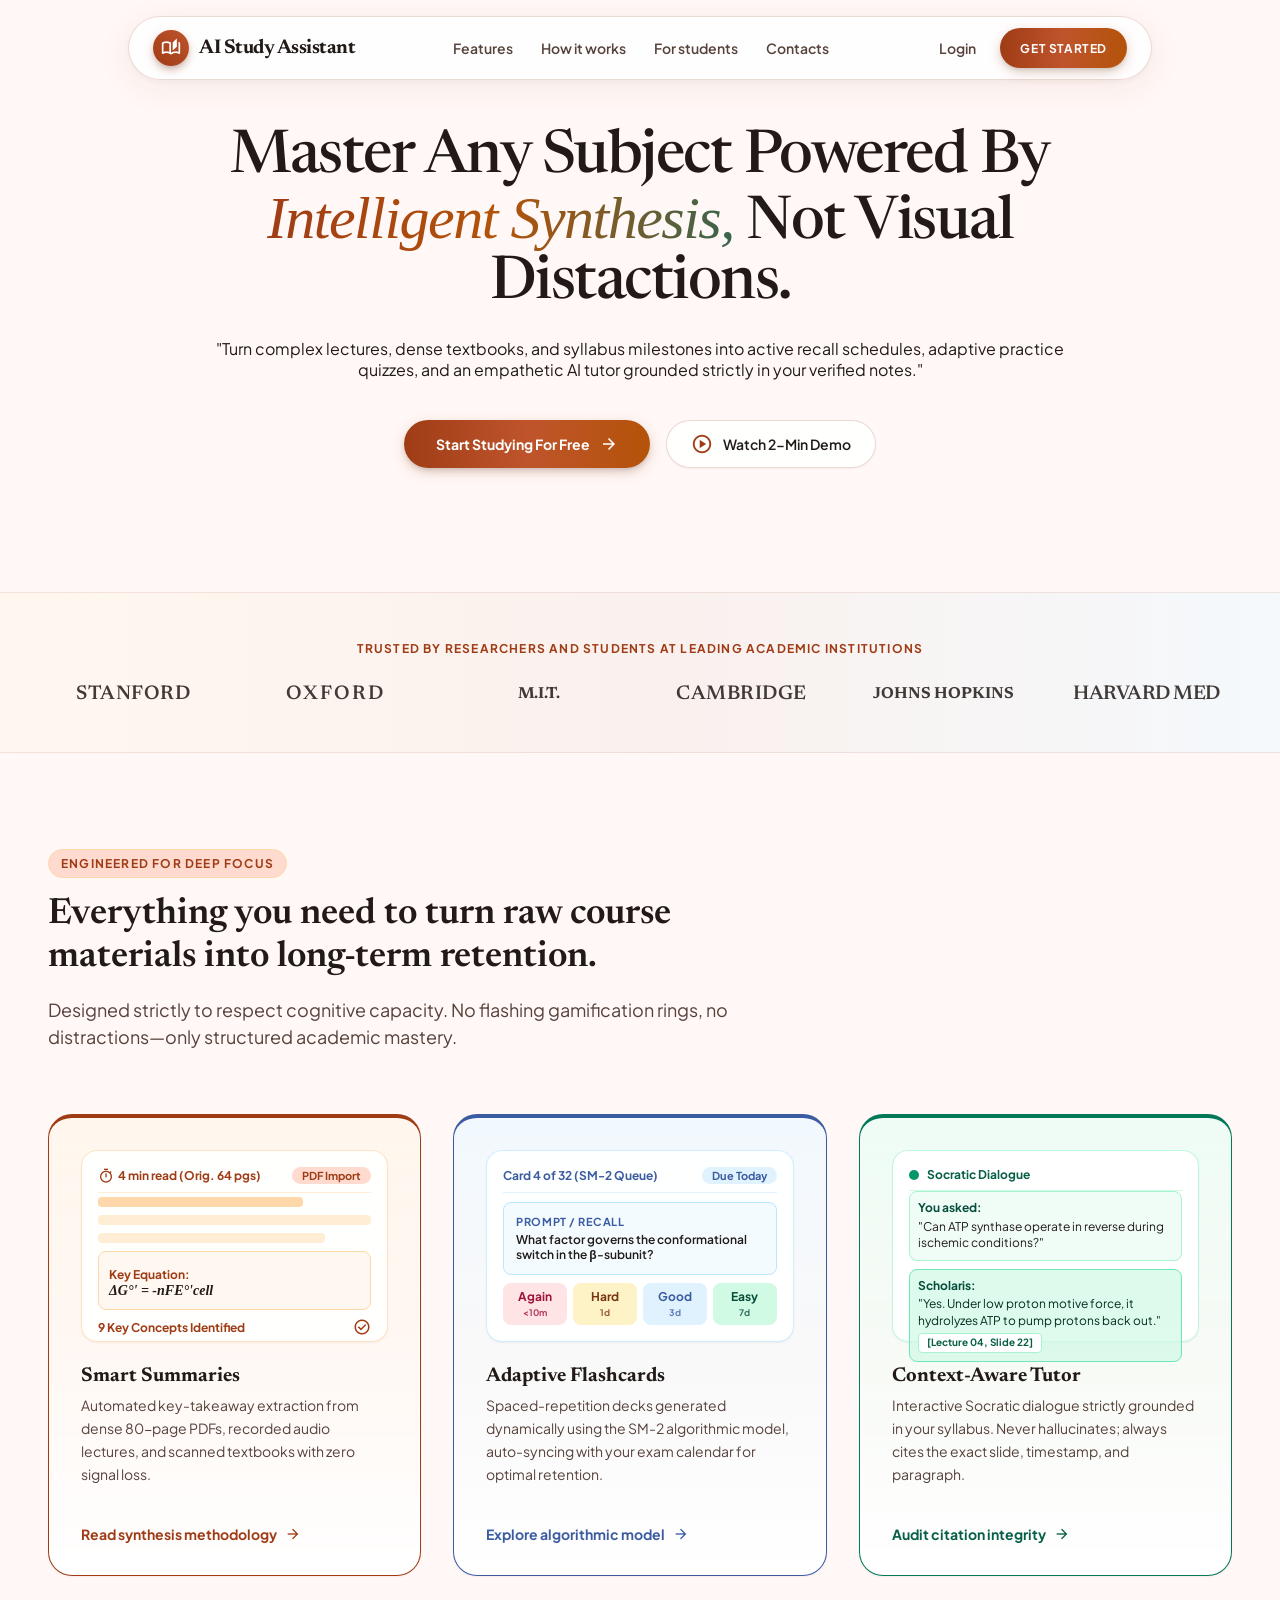
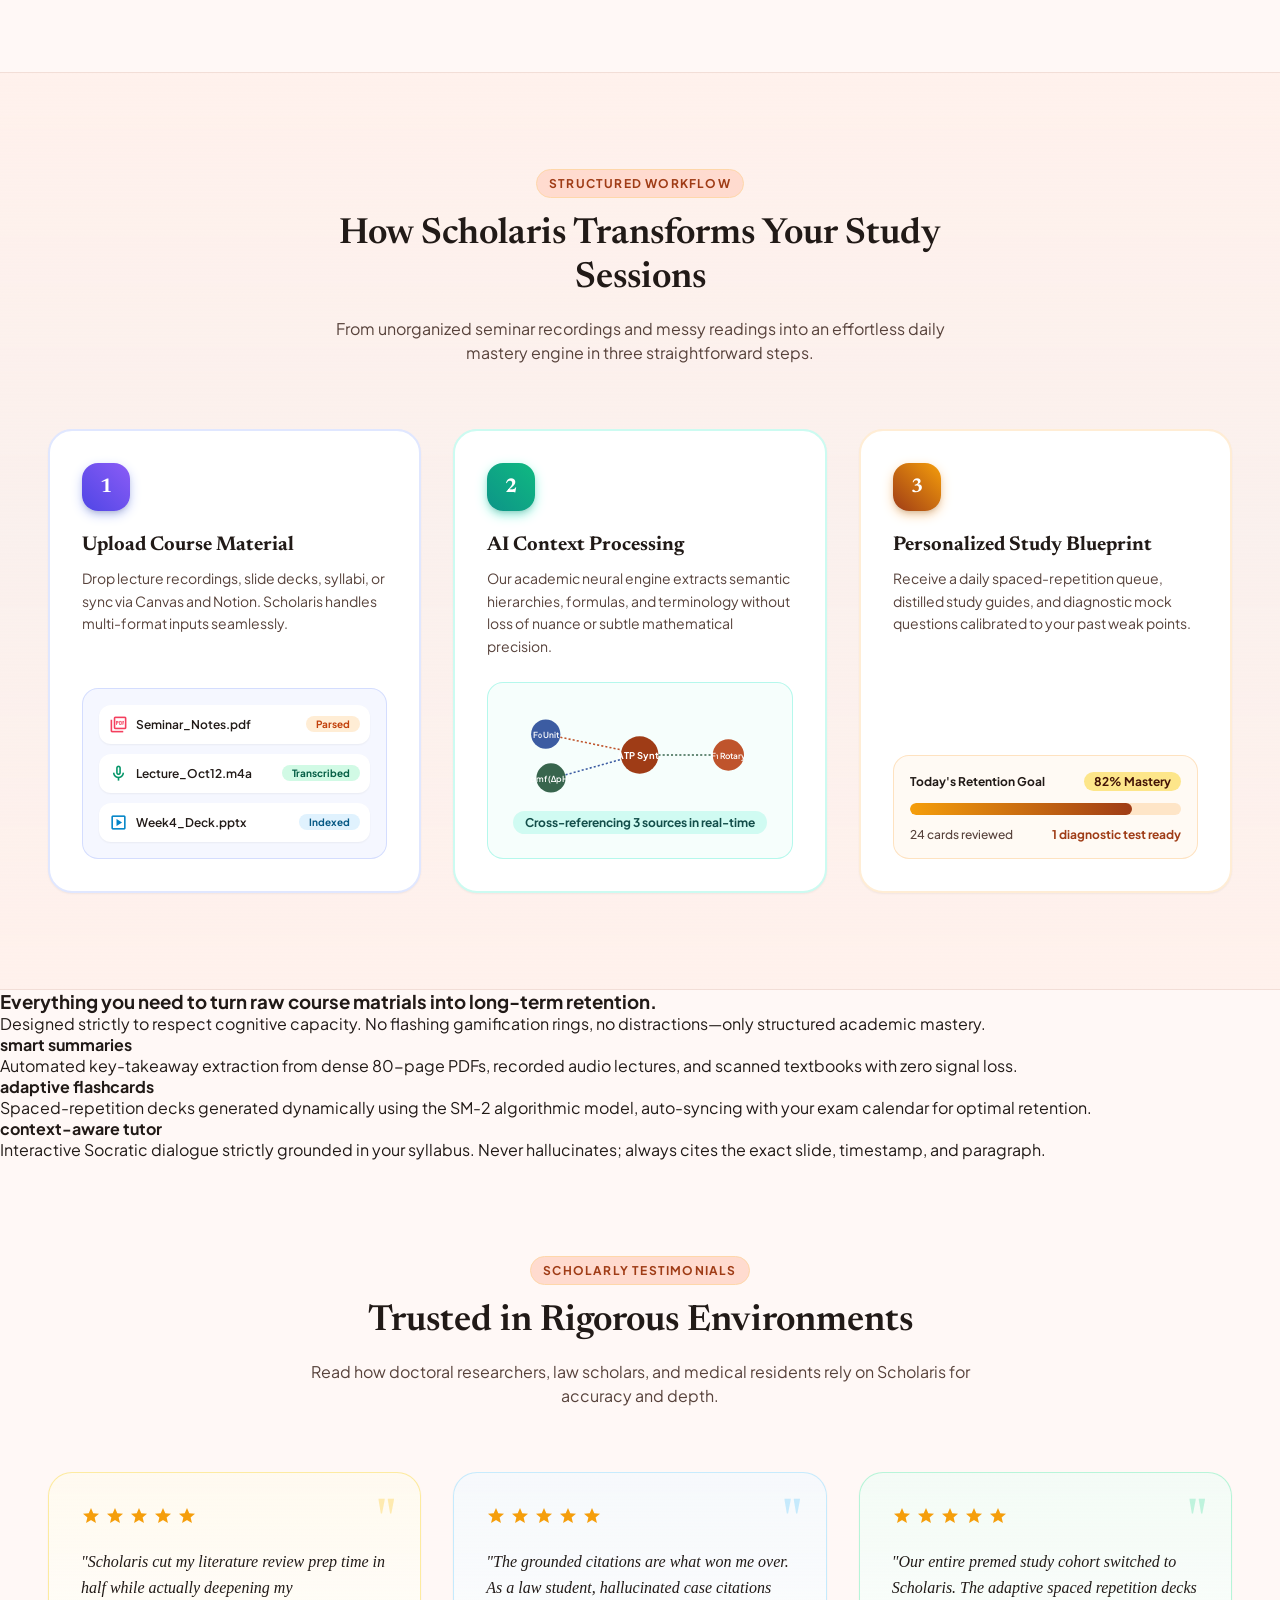
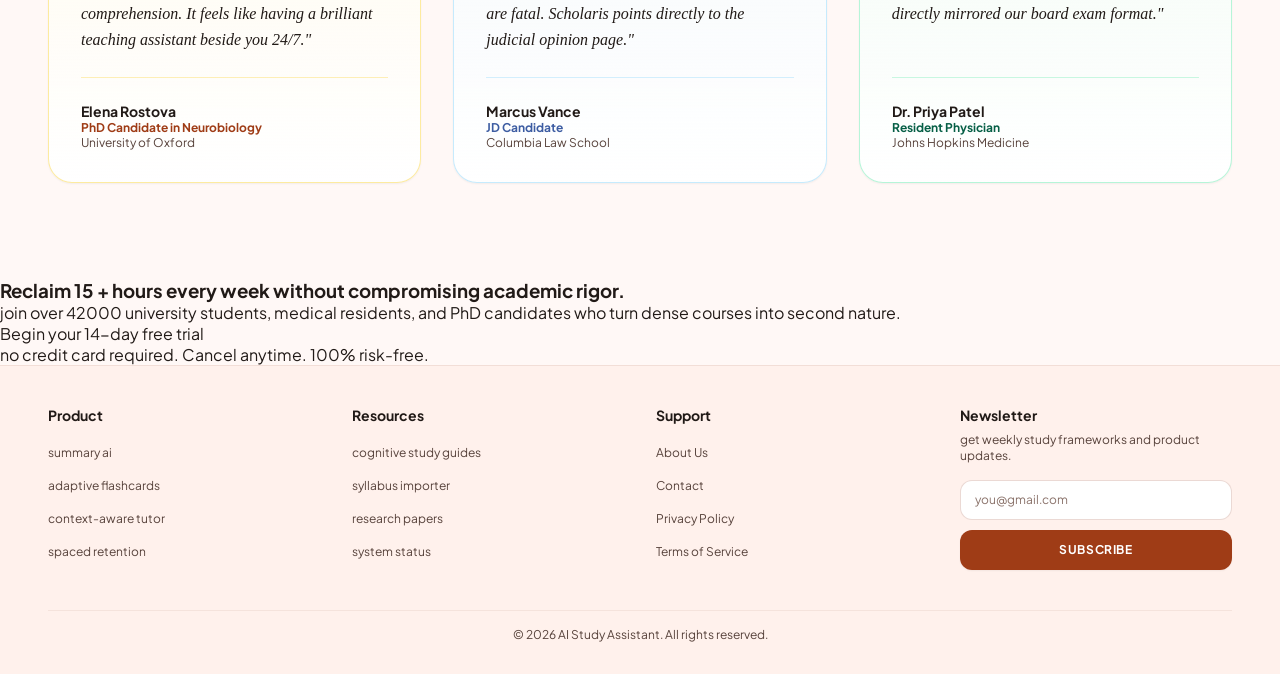
==== commit cbb93334: "hey" ====
--- a/index.html
+++ b/index.html
@@ -41,6 +41,13 @@
                 <a class="link-login" href="#">Login</a>
                 <a class="btn btn-gradient btn-sm" href="#">Get Started</a>
             </div>
+
+            <!-- hamburger menu -->
+            <button class="hamburger-menu" aria-label="Toggle menu" aria-expanded="false">
+                <span class="hamburger-line"></span>
+                <span class="hamburger-line"></span>
+                <span class="hamburger-line"></span>
+            </button>
         </header>
     </div>
 
@@ -77,46 +84,258 @@
 
         </section>
 
-        <section class="scholars">
-            <div>
-                <p>Loved By Scholars And Researchers at;</p>
-                <div>
-                    <span> stanford</span>
-                    <span> MIT</span>
-                    <span> Oxford</span>
-                    <span> Cambridge</span>
-                    <span> Hopkins</span>
-                </div>
-            </div>
-        </section>
-
-        <section class="features">
-            <div>
-                <h3>Everything you need to turn raw course matrials into long-term retention.</h3>
-                <!--&nbsp; -->
-                <p>Designed strictly to respect cognitive capacity. No flashing gamification rings, no
-                    distractions—only structured academic mastery.</p>
-            </div>
-            <!--cards-->
-            <div class="cards">
-                <div class="orange-card">
-                    <div></div>
-                    <h4>smart summaries</h4>
-                    <p>Automated key-takeaway extraction from dense 80-page PDFs, recorded audio lectures, and
-                        scanned textbooks with zero signal loss.</p>
-                </div>
-                <div class="blue-card">
-                    <div></div>
-                    <h4>adaptive flashcards</h4>
-                    <p>Spaced-repetition decks generated dynamically using the SM-2 algorithmic model, auto-syncing
-                        with your exam calendar for optimal retention.</p>
-                </div>
-                <div class="green-card">
-                    <div></div>
-                    <h4>context-aware tutor</h4>
-                    <p>Interactive Socratic dialogue strictly grounded in your syllabus. Never hallucinates; always
-                        cites the exact slide, timestamp, and paragraph.</p>
-                </div>
+        <section class="logos" id="integrations">
+            <div class="container">
+                <p class="logos-label">
+                    Trusted by researchers and students at leading academic institutions
+                </p>
+                <div class="logo-grid">
+                    <div class="logo logo-serif logo-wide">STANFORD</div>
+                    <div class="logo logo-serif logo-wider">OXFORD</div>
+                    <div class="logo logo-sans logo-tight">M.I.T.</div>
+                    <div class="logo logo-serif logo-wide">CAMBRIDGE</div>
+                    <div class="logo logo-sans">JOHNS HOPKINS</div>
+                    <div class="logo logo-serif logo-tight">HARVARD MED</div>
+                </div>
+            </div>
+        </section>
+
+        <!-- Features -->
+        <section class="features" id="features">
+            <div class="section-head">
+                <span class="eyebrow">Engineered for Deep Focus</span>
+                <h2 class="section-title">Everything you need to turn raw course materials into long-term retention.
+                </h2>
+                <p class="section-lead">
+                    Designed strictly to respect cognitive capacity. No flashing gamification rings, no
+                    distractions—only
+                    structured academic mastery.
+                </p>
+            </div>
+
+            <div class="feature-grid">
+
+                <!-- Card 1 — coral -->
+                <article class="feature-card feature-coral">
+                    <div>
+                        <div class="preview preview-coral">
+                            <div class="preview-head preview-head-coral">
+                                <span class="preview-label text-primary">
+                                    <span class="material-symbols-outlined icon-16">timer</span> 4 min read (Orig. 64
+                                    pgs)
+                                </span>
+                                <span class="preview-chip chip-primary">PDF Import</span>
+                            </div>
+                            <div class="skeleton">
+                                <div class="bar bar-dark" style="width:75%"></div>
+                                <div class="bar" style="width:100%"></div>
+                                <div class="bar" style="width:83%"></div>
+                                <div class="equation">
+                                    <span class="equation-label">Key Equation:</span>
+                                    <span class="equation-value">ΔG°' = -nFE°'cell</span>
+                                </div>
+                            </div>
+                            <div class="preview-foot text-primary">
+                                <span>9 Key Concepts Identified</span>
+                                <span class="material-symbols-outlined icon-18">check_circle</span>
+                            </div>
+                        </div>
+                        <h3 class="card-title">Smart Summaries</h3>
+                        <p class="card-text">
+                            Automated key-takeaway extraction from dense 80-page PDFs, recorded audio lectures, and
+                            scanned textbooks
+                            with zero signal loss.
+                        </p>
+                    </div>
+                    <div class="card-link text-primary">
+                        <span class="card-link-text">Read synthesis methodology</span>
+                        <span class="material-symbols-outlined icon-16">arrow_forward</span>
+                    </div>
+                </article>
+
+                <!-- Card 2 — azure -->
+                <article class="feature-card feature-azure">
+                    <div>
+                        <div class="preview preview-azure">
+                            <div class="preview-head preview-head-azure">
+                                <span class="preview-label text-secondary">Card 4 of 32 (SM-2 Queue)</span>
+                                <span class="preview-chip chip-secondary">Due Today</span>
+                            </div>
+                            <div class="recall">
+                                <span class="recall-label">Prompt / Recall</span>
+                                <p class="recall-text">What factor governs the conformational switch in the β-subunit?
+                                </p>
+                            </div>
+                            <div class="grades">
+                                <div class="grade grade-again">Again<br><span>&lt;10m</span></div>
+                                <div class="grade grade-hard">Hard<br><span>1d</span></div>
+                                <div class="grade grade-good">Good<br><span>3d</span></div>
+                                <div class="grade grade-easy">Easy<br><span>7d</span></div>
+                            </div>
+                        </div>
+                        <h3 class="card-title">Adaptive Flashcards</h3>
+                        <p class="card-text">
+                            Spaced-repetition decks generated dynamically using the SM-2 algorithmic model, auto-syncing
+                            with your
+                            exam calendar for optimal retention.
+                        </p>
+                    </div>
+                    <div class="card-link text-secondary">
+                        <span class="card-link-text">Explore algorithmic model</span>
+                        <span class="material-symbols-outlined icon-16">arrow_forward</span>
+                    </div>
+                </article>
+
+                <!-- Card 3 — emerald -->
+                <article class="feature-card feature-emerald">
+                    <div>
+                        <div class="preview preview-emerald">
+                            <div class="preview-head preview-head-emerald">
+                                <span class="dot-emerald"></span>
+                                <span class="preview-label text-emerald-800">Socratic Dialogue</span>
+                            </div>
+                            <div class="chat">
+                                <div class="chat-you">
+                                    <span class="chat-who">You asked:</span> "Can ATP synthase operate in reverse during
+                                    ischemic
+                                    conditions?"
+                                </div>
+                                <div class="chat-bot">
+                                    <span class="chat-who">Scholaris:</span> "Yes. Under low proton motive force, it
+                                    hydrolyzes ATP to
+                                    pump protons back out."
+                                    <div class="chat-cite"><span class="cite">[Lecture 04, Slide 22]</span></div>
+                                </div>
+                            </div>
+                        </div>
+                        <h3 class="card-title">Context-Aware Tutor</h3>
+                        <p class="card-text">
+                            Interactive Socratic dialogue strictly grounded in your syllabus. Never hallucinates; always
+                            cites the
+                            exact slide, timestamp, and paragraph.
+                        </p>
+                    </div>
+                    <div class="card-link text-emerald-800">
+                        <span class="card-link-text">Audit citation integrity</span>
+                        <span class="material-symbols-outlined icon-16">arrow_forward</span>
+                    </div>
+                </article>
+
+            </div>
+        </section>
+
+        <!-- Workflow -->
+        <section class="workflow" id="how-it-works">
+            <div class="container">
+                <div class="section-head section-head-center">
+                    <span class="eyebrow">Structured Workflow</span>
+                    <h2 class="section-title">How Scholaris Transforms Your Study Sessions</h2>
+                    <p class="section-lead section-lead-sm">
+                        From unorganized seminar recordings and messy readings into an effortless daily mastery engine
+                        in three
+                        straightforward steps.
+                    </p>
+                </div>
+
+                <div class="step-grid">
+
+                    <div class="step-card step-card-indigo">
+                        <div>
+                            <div class="step-badge badge-indigo">1</div>
+                            <h3 class="step-title">Upload Course Material</h3>
+                            <p class="step-lead">
+                                Drop lecture recordings, slide decks, syllabi, or sync via Canvas and Notion. Scholaris
+                                handles
+                                multi-format inputs seamlessly.
+                            </p>
+                        </div>
+                        <div class="file-list">
+                            <div class="file-row">
+                                <span class="file-name"><span
+                                        class="material-symbols-outlined icon-19 text-rose-500">picture_as_pdf</span>
+                                    Seminar_Notes.pdf</span>
+                                <span class="file-state state-orange">Parsed</span>
+                            </div>
+                            <div class="file-row">
+                                <span class="file-name"><span
+                                        class="material-symbols-outlined icon-19 text-emerald-600">mic</span>
+                                    Lecture_Oct12.m4a</span>
+                                <span class="file-state state-emerald">Transcribed</span>
+                            </div>
+                            <div class="file-row">
+                                <span class="file-name"><span
+                                        class="material-symbols-outlined icon-19 text-sky-600">slideshow</span>
+                                    Week4_Deck.pptx</span>
+                                <span class="file-state state-sky">Indexed</span>
+                            </div>
+                        </div>
+                    </div>
+
+                    <div class="step-card step-card-teal">
+                        <div>
+                            <div class="step-badge badge-teal">2</div>
+                            <h3 class="step-title">AI Context Processing</h3>
+                            <p class="step-lead">
+                                Our academic neural engine extracts semantic hierarchies, formulas, and terminology
+                                without loss of
+                                nuance or subtle mathematical precision.
+                            </p>
+                        </div>
+                        <div class="graph-box">
+                            <svg class="graph" viewBox="0 0 260 80" fill="none" xmlns="http://www.w3.org/2000/svg">
+                                <circle cx="130" cy="40" r="18" fill="#9f3c16"></circle>
+                                <text x="130" y="44" fill="#FFFFFF" font-family="Plus Jakarta Sans" font-size="9"
+                                    font-weight="700" text-anchor="middle">ATP Synt.</text>
+                                <circle cx="40" cy="20" r="14" fill="#3c5ca2"></circle>
+                                <text x="40" y="24" fill="#FFFFFF" font-family="Plus Jakarta Sans" font-size="8"
+                                    font-weight="600" text-anchor="middle">F₀ Unit</text>
+                                <line x1="54" y1="23" x2="112" y2="35" stroke="#bf542c" stroke-dasharray="2 2"
+                                    stroke-width="1.5">
+                                </line>
+                                <circle cx="45" cy="62" r="14" fill="#38654d"></circle>
+                                <text x="45" y="66" fill="#FFFFFF" font-family="Plus Jakarta Sans" font-size="8"
+                                    font-weight="600" text-anchor="middle">pmf (ΔpH)</text>
+                                <line x1="59" y1="59" x2="113" y2="44" stroke="#3c5ca2" stroke-dasharray="2 2"
+                                    stroke-width="1.5">
+                                </line>
+                                <circle cx="215" cy="40" r="15" fill="#bf542c"></circle>
+                                <text x="215" y="44" fill="#FFFFFF" font-family="Plus Jakarta Sans" font-size="8"
+                                    font-weight="600" text-anchor="middle">F₁ Rotary</text>
+                                <line x1="148" y1="40" x2="200" y2="40" stroke="#38654d" stroke-dasharray="2 2"
+                                    stroke-width="1.5">
+                                </line>
+                            </svg>
+                            <span class="graph-note">Cross-referencing 3 sources in real-time</span>
+                        </div>
+                    </div>
+
+                    <div class="step-card step-card-orange">
+                        <div>
+                            <div class="step-badge badge-orange">3</div>
+                            <h3 class="step-title">Personalized Study Blueprint</h3>
+                            <p class="step-lead">
+                                Receive a daily spaced-repetition queue, distilled study guides, and diagnostic mock
+                                questions
+                                calibrated to your past weak points.
+                            </p>
+                        </div>
+                        <div class="goal-box">
+                            <div class="goal-head">
+                                <span class="goal-label">Today's Retention Goal</span>
+                                <span class="goal-value">82% Mastery</span>
+                            </div>
+                            <div class="progress">
+                                <div class="progress-fill" style="width:82%"></div>
+                            </div>
+                            <div class="goal-foot">
+                                <span>24 cards reviewed</span>
+                                <span class="text-primary goal-ready">1 diagnostic test ready</span>
+                            </div>
+                        </div>
+                    </div>
+
+                </div>
+            </div>
         </section>
 
         <section class="transform">
@@ -147,33 +366,86 @@
                     <div></div>
                 </div>
         </section>
-        <section class="testimonial">
-            <div class="testimonial-content">
-                <h3>Everything you need to turn raw course matrials into long-term retention.</h3>
-                <!--&nbsp; -->
-                <p>Designed strictly to respect cognitive capacity. No flashing gamification rings, no
-                    distractions—only structured academic mastery.</p>
-            </div>
-            <!--cards-->
-            <div class="cards">
-                <div class="test-card one">
-                    <h4>smart summaries</h4>
-                    <p>Automated key-takeaway extraction from dense 80-page PDFs, recorded audio lectures, and scanned
-                        textbooks with zero signal loss.</p>
-
-                </div>
-                <div class="test-card two">
-                    <h4>adaptive flashcards</h4>
-                    <p>Spaced-repetition decks generated dynamically using the SM-2 algorithmic model, auto-syncing with
-                        your exam calendar for optimal retention.</p>
-
-                </div>
-                <div class="test-card three">
-                    <h4>context-aware tutor</h4>
-                    <p>Interactive Socratic dialogue strictly grounded in your syllabus. Never hallucinates; always
-                        cites the exact slide, timestamp, and paragraph.</p>
-
-                </div>
+
+        <!-- Testimonials -->
+        <section class="testimonials">
+            <div class="section-head section-head-center">
+                <span class="eyebrow">Scholarly Testimonials</span>
+                <h2 class="section-title">Trusted in Rigorous Environments</h2>
+                <p class="section-lead section-lead-sm">
+                    Read how doctoral researchers, law scholars, and medical residents rely on Scholaris for accuracy and depth.
+                </p>
+            </div>
+
+            <div class="quote-grid">
+
+                <figure class="quote quote-amber">
+                    <span class="quote-mark">"</span>
+                    <div>
+                        <div class="stars">
+                            <span class="material-symbols-outlined icon-20 icon-filled">star</span>
+                            <span class="material-symbols-outlined icon-20 icon-filled">star</span>
+                            <span class="material-symbols-outlined icon-20 icon-filled">star</span>
+                            <span class="material-symbols-outlined icon-20 icon-filled">star</span>
+                            <span class="material-symbols-outlined icon-20 icon-filled">star</span>
+                        </div>
+                        <blockquote class="quote-text">
+                            "Scholaris cut my literature review prep time in half while actually deepening my comprehension. It feels
+                            like having a brilliant teaching assistant beside you 24/7."
+                        </blockquote>
+                    </div>
+                    <figcaption class="quote-foot">
+                        <div class="quote-name">Elena Rostova</div>
+                        <div class="quote-role text-primary">PhD Candidate in Neurobiology</div>
+                        <div class="quote-org">University of Oxford</div>
+                    </figcaption>
+                </figure>
+
+                <figure class="quote quote-sky">
+                    <span class="quote-mark">"</span>
+                    <div>
+                        <div class="stars">
+                            <span class="material-symbols-outlined icon-20 icon-filled">star</span>
+                            <span class="material-symbols-outlined icon-20 icon-filled">star</span>
+                            <span class="material-symbols-outlined icon-20 icon-filled">star</span>
+                            <span class="material-symbols-outlined icon-20 icon-filled">star</span>
+                            <span class="material-symbols-outlined icon-20 icon-filled">star</span>
+                        </div>
+                        <blockquote class="quote-text">
+                            "The grounded citations are what won me over. As a law student, hallucinated case citations are fatal.
+                            Scholaris points directly to the judicial opinion page."
+                        </blockquote>
+                    </div>
+                    <figcaption class="quote-foot">
+                        <div class="quote-name">Marcus Vance</div>
+                        <div class="quote-role text-secondary">JD Candidate</div>
+                        <div class="quote-org">Columbia Law School</div>
+                    </figcaption>
+                </figure>
+
+                <figure class="quote quote-emerald">
+                    <span class="quote-mark">"</span>
+                    <div>
+                        <div class="stars">
+                            <span class="material-symbols-outlined icon-20 icon-filled">star</span>
+                            <span class="material-symbols-outlined icon-20 icon-filled">star</span>
+                            <span class="material-symbols-outlined icon-20 icon-filled">star</span>
+                            <span class="material-symbols-outlined icon-20 icon-filled">star</span>
+                            <span class="material-symbols-outlined icon-20 icon-filled">star</span>
+                        </div>
+                        <blockquote class="quote-text">
+                            "Our entire premed study cohort switched to Scholaris. The adaptive spaced repetition decks directly
+                            mirrored our board exam format."
+                        </blockquote>
+                    </div>
+                    <figcaption class="quote-foot">
+                        <div class="quote-name">Dr. Priya Patel</div>
+                        <div class="quote-role text-emerald-800">Resident Physician</div>
+                        <div class="quote-org">Johns Hopkins Medicine</div>
+                    </figcaption>
+                </figure>
+
+            </div>
         </section>
 
         <section class="cta-banner">
@@ -244,7 +516,7 @@
             <div class="footer-base">
                 <p>&copy; 2026 AI Study Assistant. All rights reserved.</p>
             </div>
-            
+
         </div>
     </footer>
 </body>
--- a/styles.css
+++ b/styles.css
@@ -117,6 +117,7 @@
   color: var(--on-surface);
   font-family: var(--font-sans);
   -webkit-font-smoothing: antialiased;
+  -webkit-overscroll-behavior: none;
   overscroll-behavior: none;
 }
 
@@ -215,8 +216,8 @@
   white-space: nowrap;
   word-wrap: normal;
   direction: ltr;
+  -webkit-font-feature-settings: 'liga';
   font-feature-settings: 'liga';
-  -webkit-font-feature-settings: 'liga';
   -webkit-font-smoothing: antialiased;
   font-variation-settings: 'FILL' 0, 'wght' 400, 'GRAD' 0, 'opsz' 24;
 }
@@ -452,8 +453,8 @@
   padding-inline: 1rem;
   border-radius: 9999px;
   background: rgba(255, 255, 255, .85);
+  -webkit-backdrop-filter: blur(24px);
   backdrop-filter: blur(24px);
-  -webkit-backdrop-filter: blur(24px);
   border: 1px solid rgba(222, 192, 183, .6);
   box-shadow: 0 8px 32px rgba(159, 60, 22, .08), 0 2px 8px rgba(0, 0, 0, .04);
 }
@@ -522,6 +523,30 @@
 
 .link-login:hover {
   color: var(--primary);
+}
+
+/* Hamburger menu button */
+.hamburger-menu {
+  display: none;
+  flex-direction: column;
+  gap: .375rem;
+  background: none;
+  border: none;
+  cursor: pointer;
+  padding: 0;
+  pointer-events: auto;
+}
+
+.hamburger-line {
+  width: 1.5rem;
+  height: 0.1875rem;
+  background: var(--on-surface);
+  border-radius: 9999px;
+  transition: background .2s;
+}
+
+.hamburger-menu:hover .hamburger-line {
+  background: var(--primary);
 }
 
 .hero {
@@ -647,6 +672,793 @@
   color: var(--outline-variant);
 }
 
+/* ============================================================================
+   5. FEATURES
+   ========================================================================== */
+
+.features {
+  width: 100%;
+  max-width: 80rem;
+  margin-inline: auto;
+  padding: 6rem 1.5rem;
+}
+
+.feature-grid {
+  display: grid;
+  grid-template-columns: 1fr;
+  gap: 2rem;
+}
+
+.feature-card {
+  display: flex;
+  flex-direction: column;
+  justify-content: space-between;
+  padding: 2rem;
+  border-radius: 1.5rem;
+  border-top-width: 4px;
+  border-top-style: solid;
+  box-shadow: var(--shadow-xs);
+  transition: box-shadow .3s, transform .3s;
+}
+
+.feature-card:hover {
+  box-shadow: var(--shadow-xl);
+  transform: translateY(-4px);
+}
+
+/* All four borders take the accent colour, not just the top.
+   The thick top edge then tapers smoothly into the thin sides around the
+   rounded corner. Give the sides a paler colour and the join shows as a
+   hard step where the two meet, which is the bug this replaced. */
+.feature-coral {
+  background-image: linear-gradient(to bottom, rgba(255, 247, 237, .9), rgba(255, 247, 237, .4), #fff);
+  border-color: var(--primary);
+  border-left-width: 1px;
+  border-right-width: 1px;
+  border-bottom-width: 1px;
+  border-style: solid;
+  border-top-width: 4px;
+}
+
+.feature-azure {
+  background-image: linear-gradient(to bottom, rgba(240, 249, 255, .9), rgba(240, 249, 255, .4), #fff);
+  border-color: var(--secondary);
+  border-left-width: 1px;
+  border-right-width: 1px;
+  border-bottom-width: 1px;
+  border-style: solid;
+  border-top-width: 4px;
+}
+
+.feature-emerald {
+  background-image: linear-gradient(to bottom, rgba(236, 253, 245, .9), rgba(236, 253, 245, .4), #fff);
+  border-color: var(--emerald-700);
+  border-left-width: 1px;
+  border-right-width: 1px;
+  border-bottom-width: 1px;
+  border-style: solid;
+  border-top-width: 4px;
+}
+
+/* The little preview panel at the top of each card. */
+.preview {
+  height: 12rem;
+  border-radius: 1rem;
+  background: rgba(255, 255, 255, .9);
+  padding: 1rem;
+  margin-bottom: 1.5rem;
+  display: flex;
+  flex-direction: column;
+  justify-content: space-between;
+  box-shadow: var(--shadow-xs);
+}
+
+.preview-coral {
+  border: 1px solid rgba(254, 215, 170, .7);
+}
+
+.preview-azure {
+  border: 1px solid rgba(186, 230, 253, .7);
+}
+
+.preview-emerald {
+  border: 1px solid rgba(167, 243, 208, .7);
+}
+
+.preview-head {
+  display: flex;
+  align-items: center;
+  justify-content: space-between;
+  padding-bottom: .5rem;
+  gap: .5rem;
+}
+
+.preview-head-coral {
+  border-bottom: 1px solid var(--orange-100);
+}
+
+.preview-head-azure {
+  border-bottom: 1px solid var(--sky-100);
+}
+
+.preview-head-emerald {
+  border-bottom: 1px solid var(--emerald-100);
+  gap: .5rem;
+  justify-content: flex-start;
+}
+
+.preview-label {
+  display: flex;
+  align-items: center;
+  gap: .25rem;
+  font-size: .75rem;
+  font-weight: 700;
+}
+
+.preview-chip {
+  font-size: 11px;
+  font-weight: 700;
+  padding: .125rem .625rem;
+  border-radius: 9999px;
+}
+
+.chip-primary {
+  background: var(--primary-fixed);
+  color: var(--primary);
+}
+
+.chip-secondary {
+  background: var(--sky-100);
+  color: var(--secondary);
+}
+
+.preview-foot {
+  display: flex;
+  align-items: center;
+  justify-content: space-between;
+  font-size: .75rem;
+  font-weight: 700;
+  padding-top: .25rem;
+}
+
+.skeleton {
+  display: flex;
+  flex-direction: column;
+  gap: .5rem;
+  padding-block: .25rem;
+}
+
+.bar {
+  height: .625rem;
+  border-radius: .25rem;
+  background: var(--orange-100);
+}
+
+.bar-dark {
+  background: var(--orange-200);
+}
+
+.equation {
+  padding: .625rem;
+  background: rgba(255, 247, 237, .8);
+  border: 1px solid var(--orange-200);
+  border-radius: .5rem;
+}
+
+.equation-label {
+  font-size: .75rem;
+  font-weight: 700;
+  color: var(--primary);
+}
+
+.equation-value {
+  display: block;
+  font-family: var(--font-serif);
+  font-style: italic;
+  font-size: .875rem;
+  font-weight: 600;
+  color: var(--on-surface);
+}
+
+.recall {
+  background: rgba(240, 249, 255, .7);
+  padding: .75rem;
+  border-radius: .5rem;
+  border: 1px solid var(--sky-200);
+}
+
+.recall-label {
+  display: block;
+  font-size: 11px;
+  font-weight: 700;
+  text-transform: uppercase;
+  letter-spacing: .05em;
+  color: var(--secondary);
+  margin-bottom: .25rem;
+}
+
+.recall-text {
+  font-size: .75rem;
+  font-weight: 600;
+  color: var(--on-surface);
+}
+
+.grades {
+  display: grid;
+  grid-template-columns: repeat(4, 1fr);
+  gap: .375rem;
+  text-align: center;
+  font-size: .75rem;
+}
+
+.grade {
+  padding-block: .375rem;
+  border-radius: .5rem;
+  font-weight: 700;
+}
+
+.grade span {
+  font-size: 9px;
+  opacity: .8;
+}
+
+.grade-again {
+  background: var(--rose-100);
+  color: var(--rose-800);
+}
+
+.grade-hard {
+  background: var(--amber-100);
+  color: var(--amber-900);
+}
+
+.grade-good {
+  background: var(--sky-100);
+  color: var(--secondary);
+}
+
+.grade-easy {
+  background: var(--emerald-100);
+  color: var(--emerald-900);
+}
+
+.dot-emerald {
+  width: .625rem;
+  height: .625rem;
+  border-radius: 9999px;
+  background: var(--emerald-600);
+}
+
+.chat {
+  display: flex;
+  flex-direction: column;
+  gap: .5rem;
+  font-size: .75rem;
+}
+
+.chat-you,
+.chat-bot {
+  padding: .5rem;
+  border-radius: .5rem;
+  line-height: 1.375;
+}
+
+.chat-you {
+  background: rgba(236, 253, 245, .7);
+  color: var(--on-surface);
+  border: 1px solid var(--emerald-200);
+}
+
+.chat-bot {
+  background: rgba(209, 250, 229, .7);
+  color: var(--emerald-950);
+  border: 1px solid var(--emerald-300);
+}
+
+.chat-who {
+  display: block;
+  font-weight: 700;
+  color: var(--emerald-900);
+  margin-bottom: .125rem;
+}
+
+.chat-cite {
+  margin-top: .25rem;
+  display: flex;
+  align-items: center;
+}
+
+.cite {
+  font-size: 10px;
+  font-weight: 700;
+  padding: .125rem .5rem;
+  border-radius: .25rem;
+  background: #fff;
+  color: var(--emerald-800);
+  border: 1px solid var(--emerald-200);
+}
+
+.card-title {
+  font-family: var(--font-serif);
+  font-size: 1.25rem;
+  font-weight: 700;
+  color: var(--on-surface);
+  margin-bottom: .5rem;
+}
+
+.card-text {
+  font-size: .875rem;
+  line-height: 1.625;
+  color: var(--on-surface-variant);
+}
+
+.card-link {
+  display: flex;
+  align-items: center;
+  gap: .5rem;
+  padding-top: 1.5rem;
+  margin-top: 1rem;
+  font-size: .875rem;
+  font-weight: 700;
+}
+
+.card-link-text {
+  cursor: pointer;
+}
+
+.card-link-text:hover {
+  text-decoration: underline;
+}
+
+/* ============================================================================
+   5.5. WORKFLOW
+   ========================================================================== */
+
+.workflow {
+  width: 100%;
+  padding-block: 6rem;
+  background-image: linear-gradient(to bottom, var(--surface-low), rgba(243, 229, 224, .4), var(--surface-low));
+  border-top: 1px solid rgba(222, 192, 183, .4);
+  border-bottom: 1px solid rgba(222, 192, 183, .4);
+}
+
+.step-grid {
+  display: grid;
+  grid-template-columns: 1fr;
+  gap: 2rem;
+}
+
+.step-card {
+  padding: 2rem;
+  border-radius: 1.5rem;
+  background: var(--surface-lowest);
+  border: 2px solid;
+  box-shadow: var(--shadow-xs);
+  display: flex;
+  flex-direction: column;
+  justify-content: space-between;
+  transition: box-shadow .3s, border-color .3s;
+}
+
+.step-card-indigo {
+  border-color: var(--indigo-100);
+}
+
+.step-card-indigo:hover {
+  border-color: var(--indigo-300);
+  box-shadow: var(--shadow-xl);
+}
+
+.step-card-teal {
+  border-color: var(--teal-100);
+}
+
+.step-card-teal:hover {
+  border-color: var(--teal-300);
+  box-shadow: var(--shadow-xl);
+}
+
+.step-card-orange {
+  border-color: var(--orange-100);
+}
+
+.step-card-orange:hover {
+  border-color: #fdba74;
+  box-shadow: var(--shadow-xl);
+}
+
+.step-badge {
+  width: 3rem;
+  height: 3rem;
+  border-radius: 1rem;
+  color: #fff;
+  font-family: var(--font-serif);
+  font-size: 1.25rem;
+  font-weight: 700;
+  display: flex;
+  align-items: center;
+  justify-content: center;
+  margin-bottom: 1.5rem;
+}
+
+.badge-indigo {
+  background-image: linear-gradient(to top right, var(--indigo-600), var(--violet-500));
+  box-shadow: var(--shadow-md), 0 4px 12px var(--indigo-200);
+}
+
+.badge-teal {
+  background-image: linear-gradient(to top right, var(--teal-600), #10b981);
+  box-shadow: var(--shadow-md), 0 4px 12px var(--teal-200);
+}
+
+.badge-orange {
+  background-image: linear-gradient(to top right, var(--primary), var(--amber-500));
+  box-shadow: var(--shadow-md), 0 4px 12px var(--orange-200);
+}
+
+.step-title {
+  font-family: var(--font-serif);
+  font-size: 1.25rem;
+  font-weight: 700;
+  color: var(--on-surface);
+  margin-bottom: .75rem;
+}
+
+.step-lead {
+  font-size: .875rem;
+  line-height: 1.625;
+  color: var(--on-surface-variant);
+  margin-bottom: 1.5rem;
+}
+
+.file-list {
+  padding: 1rem;
+  border-radius: 1rem;
+  background: rgba(238, 242, 255, .6);
+  border: 1px solid rgba(199, 210, 254, .7);
+  display: flex;
+  flex-direction: column;
+  gap: .625rem;
+}
+
+.file-row {
+  display: flex;
+  align-items: center;
+  justify-content: space-between;
+  gap: .5rem;
+  padding: .625rem;
+  border-radius: .75rem;
+  background: #fff;
+  box-shadow: var(--shadow-xs);
+  font-size: .75rem;
+}
+
+.file-name {
+  display: flex;
+  align-items: center;
+  gap: .5rem;
+  font-weight: 600;
+  color: var(--on-surface);
+}
+
+.file-state {
+  flex-shrink: 0;
+  font-size: 10px;
+  font-weight: 700;
+  padding: .125rem .625rem;
+  border-radius: 9999px;
+}
+
+.state-orange {
+  background: var(--orange-100);
+  color: var(--orange-700);
+}
+
+.state-emerald {
+  background: var(--emerald-100);
+  color: var(--emerald-800);
+}
+
+.state-sky {
+  background: var(--sky-100);
+  color: var(--sky-800);
+}
+
+.graph-box {
+  padding: 1rem 1rem 1.5rem;
+  border-radius: 1rem;
+  background: rgba(240, 253, 250, .6);
+  border: 1px solid rgba(153, 246, 228, .7);
+  display: flex;
+  flex-direction: column;
+  justify-content: center;
+  align-items: center;
+  padding-block: 1.5rem;
+}
+
+.graph {
+  width: 100%;
+  height: 6rem;
+}
+
+.graph-note {
+  margin-top: .5rem;
+  font-size: .75rem;
+  font-weight: 700;
+  color: var(--teal-900);
+  background: rgba(204, 251, 241, .9);
+  padding: .25rem .75rem;
+  border-radius: 9999px;
+}
+
+.goal-box {
+  padding: 1rem;
+  border-radius: 1rem;
+  background: rgba(255, 247, 237, .6);
+  border: 1px solid rgba(254, 215, 170, .7);
+  display: flex;
+  flex-direction: column;
+  gap: .75rem;
+}
+
+.goal-head {
+  display: flex;
+  align-items: center;
+  justify-content: space-between;
+  font-size: .75rem;
+  gap: .5rem;
+}
+
+.goal-label {
+  font-weight: 700;
+  color: var(--on-surface);
+}
+
+.goal-value {
+  font-weight: 700;
+  color: var(--orange-950);
+  background: var(--amber-200);
+  padding: .125rem .625rem;
+  border-radius: 9999px;
+}
+
+.progress {
+  width: 100%;
+  height: .75rem;
+  border-radius: 9999px;
+  background: rgba(254, 215, 170, .6);
+  overflow: hidden;
+}
+
+.progress-fill {
+  height: .75rem;
+  border-radius: 9999px;
+  background-image: linear-gradient(to right, var(--amber-500), var(--primary));
+}
+
+.goal-foot {
+  display: flex;
+  align-items: center;
+  justify-content: space-between;
+  font-size: .75rem;
+  font-weight: 500;
+  color: var(--on-surface-variant);
+  gap: .5rem;
+}
+
+.goal-ready {
+  font-weight: 700;
+}
+
+/* ============================================================================
+   5.75. TESTIMONIALS
+   ========================================================================== */
+
+.testimonials {
+  width: 100%;
+  max-width: 80rem;
+  margin-inline: auto;
+  padding: 6rem 1.5rem;
+}
+
+.quote-grid {
+  display: grid;
+  grid-template-columns: 1fr;
+  gap: 2rem;
+}
+
+.quote {
+  position: relative;
+  padding: 2rem;
+  border-radius: 1.5rem;
+  box-shadow: var(--shadow-xs);
+  display: flex;
+  flex-direction: column;
+  justify-content: space-between;
+  transition: box-shadow .3s;
+}
+
+.quote:hover {
+  box-shadow: var(--shadow-lg);
+}
+
+.quote-amber {
+  background-image: linear-gradient(to bottom, rgba(255, 251, 235, .6), #fff);
+  border: 1px solid rgba(253, 230, 138, .8);
+}
+
+.quote-sky {
+  background-image: linear-gradient(to bottom, rgba(240, 249, 255, .6), #fff);
+  border: 1px solid rgba(186, 230, 253, .8);
+}
+
+.quote-emerald {
+  background-image: linear-gradient(to bottom, rgba(236, 253, 245, .6), #fff);
+  border: 1px solid rgba(167, 243, 208, .8);
+}
+
+/* The oversized decorative quotation mark. */
+.quote-mark {
+  position: absolute;
+  top: 1.5rem;
+  right: 1.5rem;
+  font-family: var(--font-serif);
+  font-size: 3.75rem;
+  line-height: 1;
+  -webkit-user-select: none;
+  user-select: none;
+}
+
+.quote-amber .quote-mark {
+  color: rgba(252, 211, 77, .4);
+}
+
+.quote-sky .quote-mark {
+  color: rgba(125, 211, 252, .4);
+}
+
+.quote-emerald .quote-mark {
+  color: rgba(110, 231, 183, .4);
+}
+
+.stars {
+  display: flex;
+  align-items: center;
+  gap: .25rem;
+  color: var(--amber-500);
+  margin-bottom: 1.5rem;
+}
+
+.quote-text {
+  font-family: var(--font-serif);
+  font-style: italic;
+  font-size: 1rem;
+  line-height: 1.625;
+  color: var(--on-surface);
+  margin-bottom: 1.5rem;
+}
+
+.quote-foot {
+  padding-top: 1.5rem;
+}
+
+.quote-amber .quote-foot {
+  border-top: 1px solid rgba(253, 230, 138, .6);
+}
+
+.quote-sky .quote-foot {
+  border-top: 1px solid rgba(186, 230, 253, .6);
+}
+
+.quote-emerald .quote-foot {
+  border-top: 1px solid rgba(167, 243, 208, .6);
+}
+
+.quote-name {
+  font-size: .875rem;
+  font-weight: 700;
+  color: var(--on-surface);
+}
+
+.quote-role {
+  font-size: .75rem;
+  font-weight: 700;
+}
+
+.quote-org {
+  font-size: .75rem;
+  color: var(--on-surface-variant);
+}
+
+/* ============================================================================
+   6. LOGO CLOUD
+   ========================================================================== */
+
+.logos {
+  width: 100%;
+  padding-block: 3rem;
+  background-image: linear-gradient(to right, rgba(255, 247, 237, .7), rgba(243, 229, 224, .4), rgba(240, 249, 255, .7));
+  border-top: 1px solid rgba(222, 192, 183, .4);
+  border-bottom: 1px solid rgba(222, 192, 183, .4);
+  text-align: center;
+}
+
+.logos-label {
+  display: flex;
+  align-items: center;
+  justify-content: center;
+  gap: .5rem;
+  flex-wrap: wrap;
+  font-size: .75rem;
+  font-weight: 700;
+  text-transform: uppercase;
+  letter-spacing: .1em;
+  color: var(--primary);
+  margin-bottom: 1.75rem;
+}
+
+.label-dot {
+  width: .5rem;
+  height: .5rem;
+  border-radius: 9999px;
+  background: var(--primary);
+}
+
+.logo-grid {
+  display: grid;
+  grid-template-columns: repeat(2, 1fr);
+  gap: 2rem;
+  align-items: center;
+  justify-items: center;
+  opacity: .85;
+}
+
+.logo {
+  display: flex;
+  align-items: center;
+  font-weight: 600;
+  color: var(--on-surface);
+  transition: color .2s;
+}
+
+.logo-serif {
+  font-family: var(--font-serif);
+  font-size: 1.25rem;
+}
+
+.logo-sans {
+  font-family: var(--font-serif);
+  font-size: 1rem;
+  font-weight: 700;
+}
+
+.logo-wide {
+  letter-spacing: .025em;
+}
+
+.logo-wider {
+  letter-spacing: .1em;
+}
+
+.logo-tight {
+  letter-spacing: -.025em;
+}
+
+.logo-grid .logo:nth-child(1):hover,
+.logo-grid .logo:nth-child(4):hover,
+.logo-grid .logo:nth-child(6):hover {
+  color: var(--primary);
+}
+
+.logo-grid .logo:nth-child(2):hover,
+.logo-grid .logo:nth-child(5):hover {
+  color: var(--secondary);
+}
+
+.logo-grid .logo:nth-child(3):hover {
+  color: var(--tertiary);
+}
+
 /* -------------------------------------------------  FOOTER  ----------------------------------- */
 
 .footer {
@@ -862,8 +1674,38 @@
 }
 
 /* --- Responsive Design Starts Here --------------------- */
+
+/* Mobile first: smaller phones (default behavior) */
+.brand-name,
+.nav-links,
+.link-login {
+  display: none;
+}
+
+.hamburger-menu {
+  display: flex;
+}
+
+.brand {
+  gap: 0;
+}
+
 /* --- 640px and up: small tablets, phones in landscape --------------------- */
 @media (min-width: 640px) {
+  .brand-name,
+  .nav-links,
+  .link-login {
+    display: block;
+  }
+
+  .brand {
+    gap: .625rem;
+  }
+
+  .hamburger-menu {
+    display: none;
+  }
+
   .topbar {
     padding-inline: 1.5rem;
   }
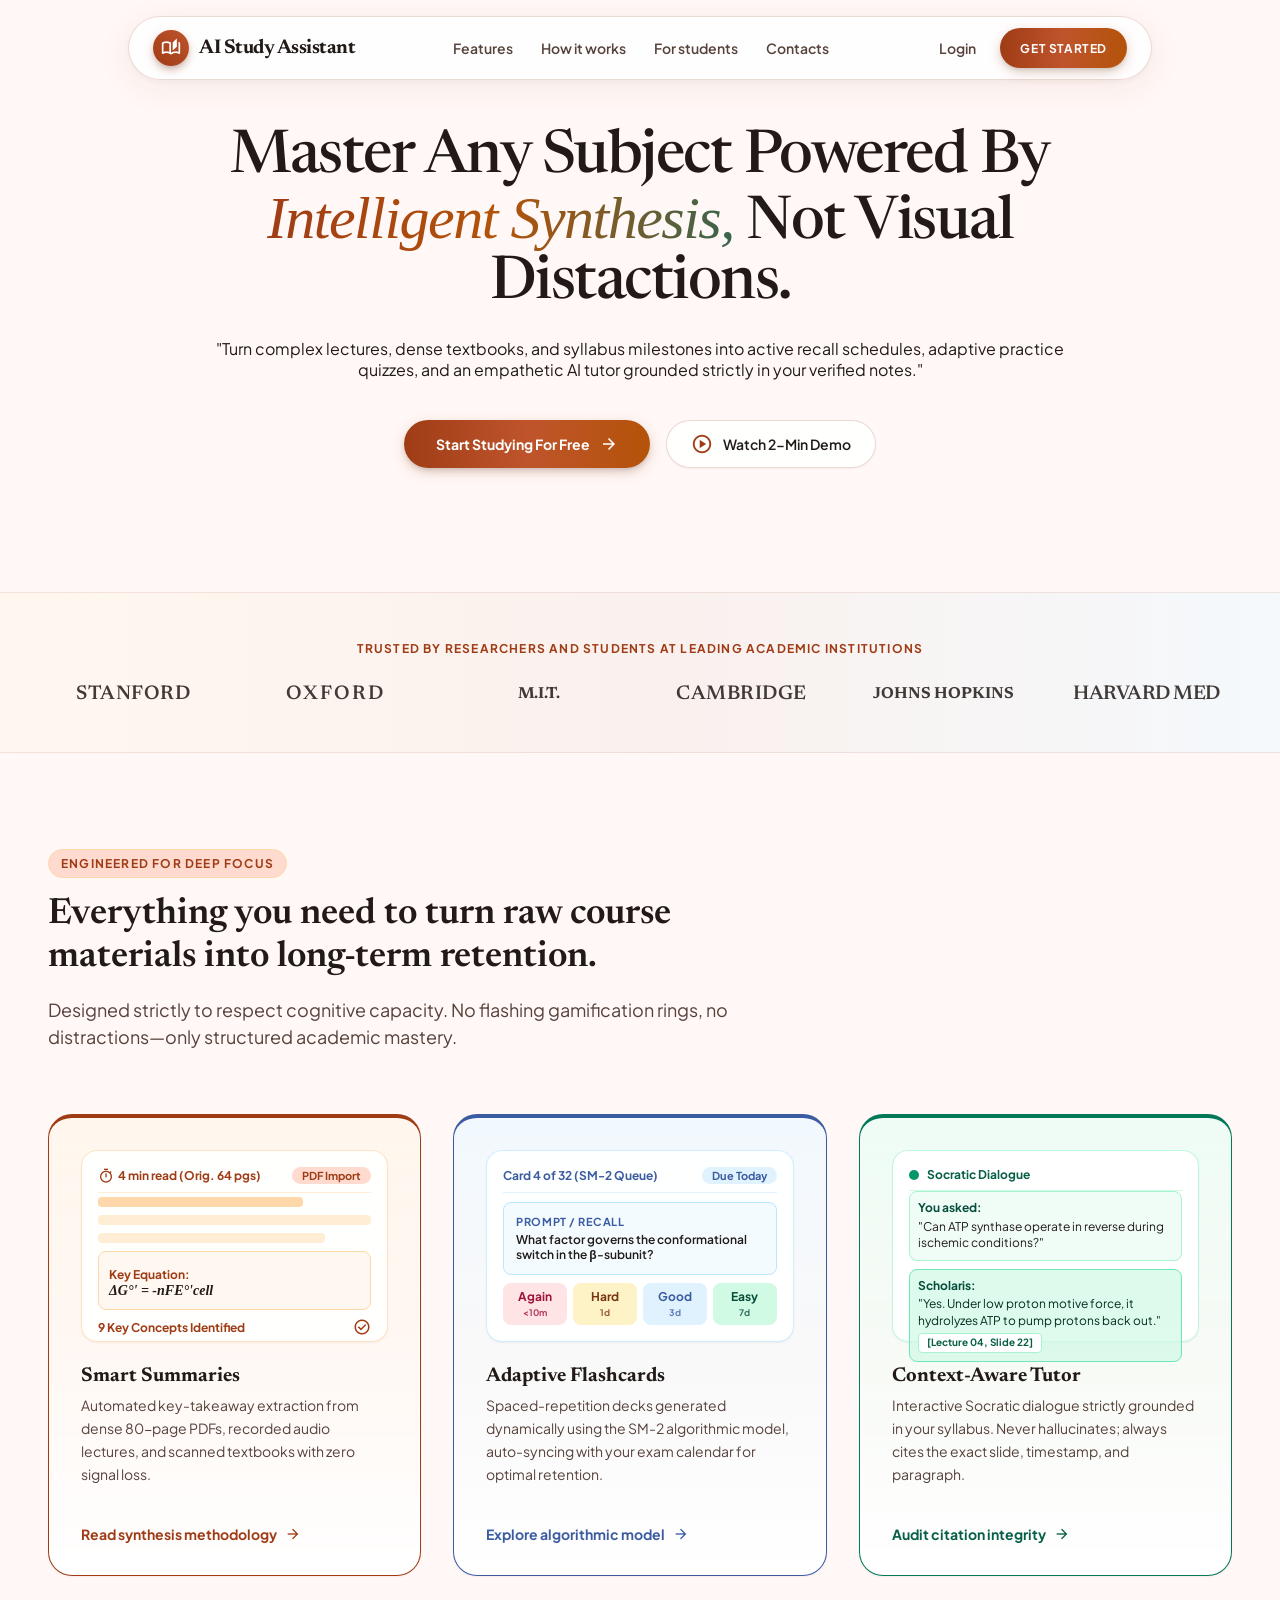
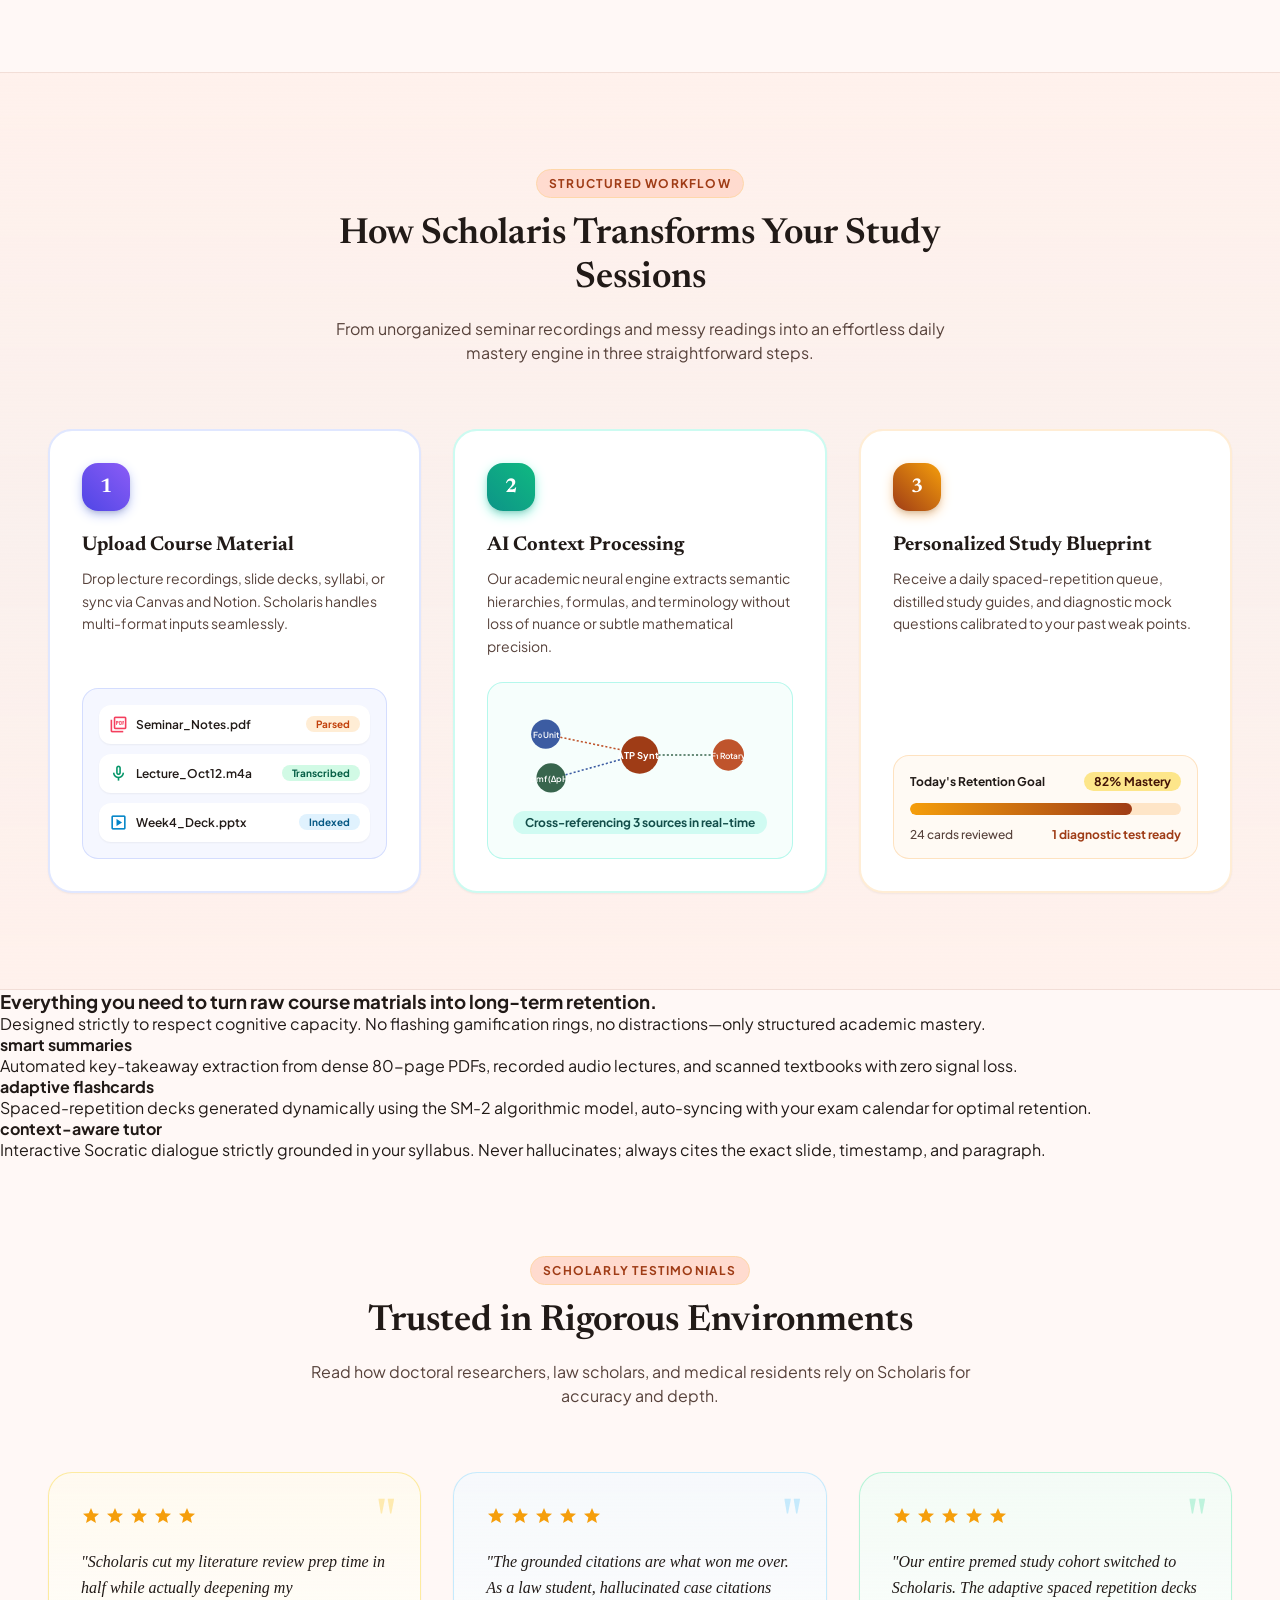
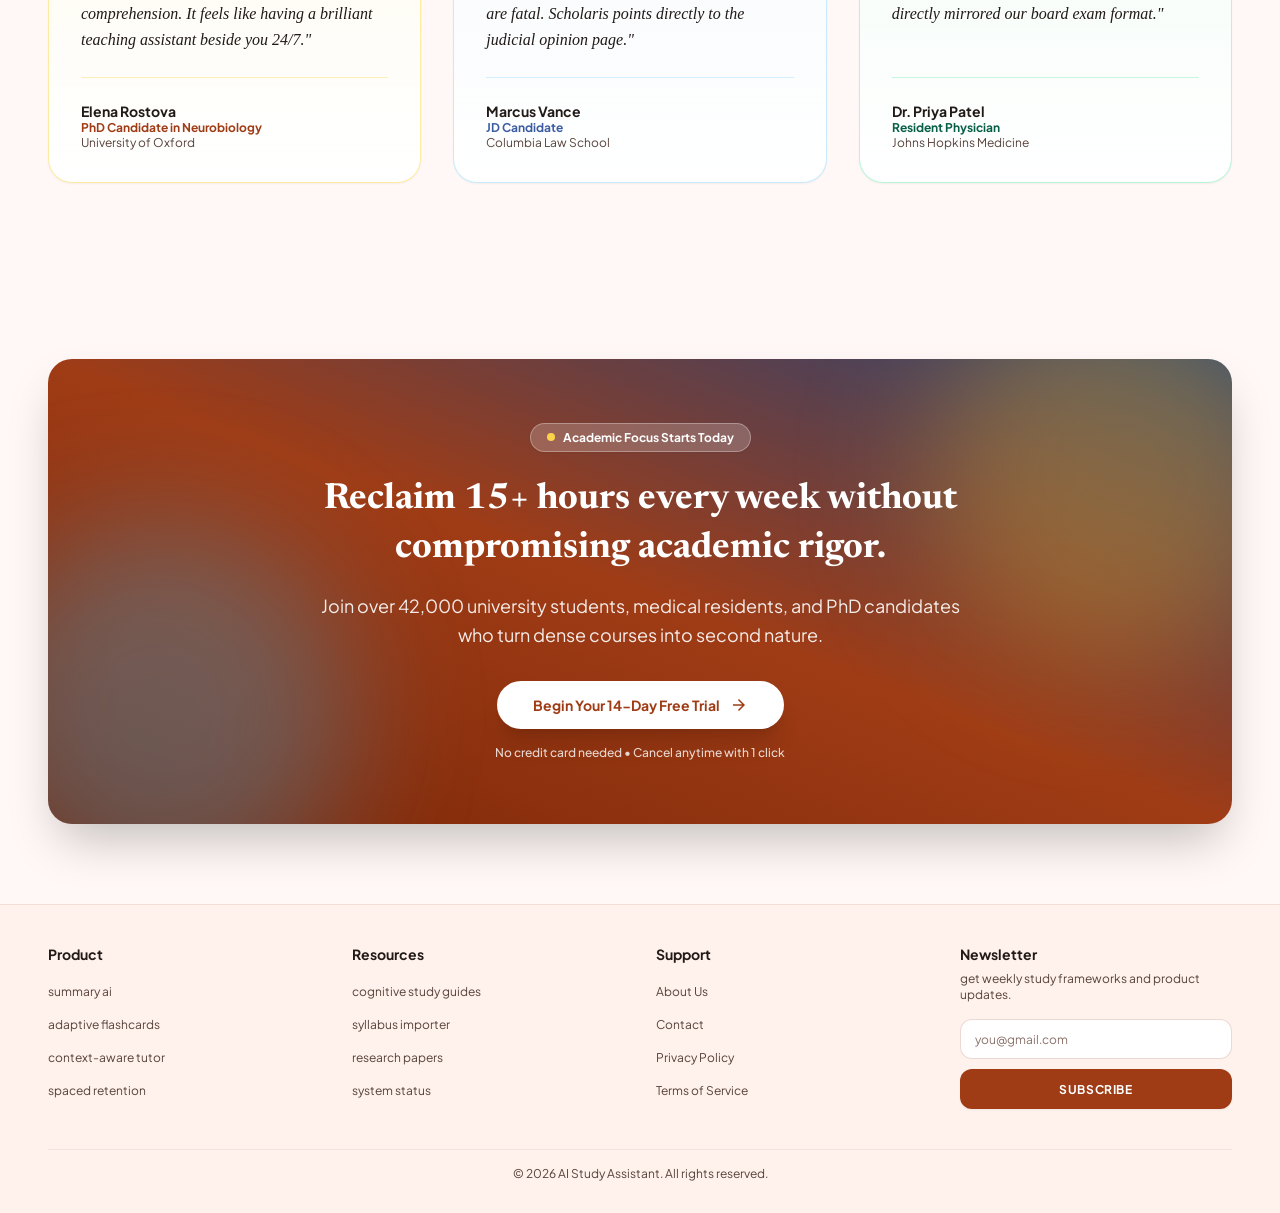
==== commit 44f0b236: "pushhh" ====
--- a/index.html
+++ b/index.html
@@ -448,21 +448,28 @@
             </div>
         </section>
 
-        <section class="cta-banner">
-            <div class="cta-banner-content">
-                <h3>Reclaim 15 + hours every week without compromising academic rigor.</h3>
-
-                <p>join over 42000 university students, medical residents, and PhD candidates who turn dense courses
-                    into second nature.</p>
-            </div>
-
-            <div class="cta buttons">
-                <a href="#">Begin your 14-day free trial</a>
-            </div>
-            <p class="cta-note">
-                no credit card required. Cancel anytime. 100% risk-free.
-            </p>
-
+        <section class="closing">
+            <div class="banner">
+                <div class="banner-glow banner-glow-amber"></div>
+                <div class="banner-glow banner-glow-sky"></div>
+                <div class="banner-inner">
+                    <span class="banner-badge">
+                        <span class="banner-dot"></span> Academic Focus Starts Today
+                    </span>
+                    <h2 class="banner-title">Reclaim 15+ hours every week without compromising academic rigor.</h2>
+                    <p class="banner-lead">
+                        Join over 42,000 university students, medical residents, and PhD candidates who turn dense courses into
+                        second nature.
+                    </p>
+                    <div class="banner-cta">
+                        <a class="btn btn-white btn-lg" href="#">
+                            <span>Begin Your 14-Day Free Trial</span>
+                            <span class="material-symbols-outlined icon-18">arrow_forward</span>
+                        </a>
+                    </div>
+                    <p class="banner-note">No credit card needed • Cancel anytime with 1 click</p>
+                </div>
+            </div>
         </section>
     </main>
 
--- a/styles.css
+++ b/styles.css
@@ -1459,6 +1459,124 @@
   color: var(--tertiary);
 }
 
+/* ============================================================================
+   7. CLOSING BANNER
+   ========================================================================== */
+
+.closing {
+  width: 100%;
+  max-width: 80rem;
+  margin-inline: auto;
+  padding: 5rem 1.5rem;
+}
+
+.banner {
+  position: relative;
+  overflow: hidden;
+  border-radius: 1.5rem;
+  padding: 2.5rem;
+  text-align: center;
+  color: #fff;
+  background-image: linear-gradient(to top right, #7c2606, var(--primary), #2a4374);
+  box-shadow: var(--shadow-2xl);
+}
+
+.banner-glow {
+  position: absolute;
+  width: 24rem;
+  height: 24rem;
+  border-radius: 9999px;
+  filter: blur(64px);
+  pointer-events: none;
+}
+
+.banner-glow-amber {
+  right: -5rem;
+  top: -5rem;
+  background: rgba(251, 191, 36, .3);
+}
+
+.banner-glow-sky {
+  left: -5rem;
+  bottom: -5rem;
+  background: rgba(56, 189, 248, .3);
+}
+
+.banner-inner {
+  position: relative;
+  z-index: 10;
+  max-width: 42rem;
+  margin-inline: auto;
+}
+
+.banner-badge {
+  display: inline-flex;
+  align-items: center;
+  gap: .5rem;
+  padding: .375rem 1rem;
+  border-radius: 9999px;
+  background: rgba(255, 255, 255, .2);
+  border: 1px solid rgba(255, 255, 255, .3);
+  color: #fff;
+  font-size: .75rem;
+  font-weight: 700;
+  margin-bottom: 1.5rem;
+  backdrop-filter: blur(8px);
+  box-shadow: var(--shadow-xs);
+}
+
+.banner-dot {
+  width: .5rem;
+  height: .5rem;
+  border-radius: 9999px;
+  background: var(--amber-300);
+  animation: pulse 2s cubic-bezier(.4, 0, .6, 1) infinite;
+}
+
+@keyframes pulse {
+  0%, 100% {
+    opacity: 1;
+  }
+  50% {
+    opacity: .4;
+  }
+}
+
+.banner-title {
+  font-family: var(--font-serif);
+  font-size: 1.875rem;
+  font-weight: 700;
+  line-height: 1.375;
+  margin-bottom: 1rem;
+}
+
+.banner-lead {
+  font-size: 1rem;
+  line-height: 1.625;
+  color: rgba(255, 255, 255, .9);
+  margin-bottom: 2rem;
+}
+
+.banner-cta {
+  display: flex;
+  flex-direction: column;
+  align-items: center;
+  justify-content: center;
+  gap: 1rem;
+  margin-bottom: 1rem;
+}
+
+.banner-cta .btn {
+  width: 100%;
+  padding-inline: 2.25rem;
+}
+
+.banner-note {
+  font-size: .75rem;
+  font-weight: 500;
+  color: rgba(255, 255, 255, .8);
+}
+
 /* -------------------------------------------------  FOOTER  ----------------------------------- */
 
 .footer {
